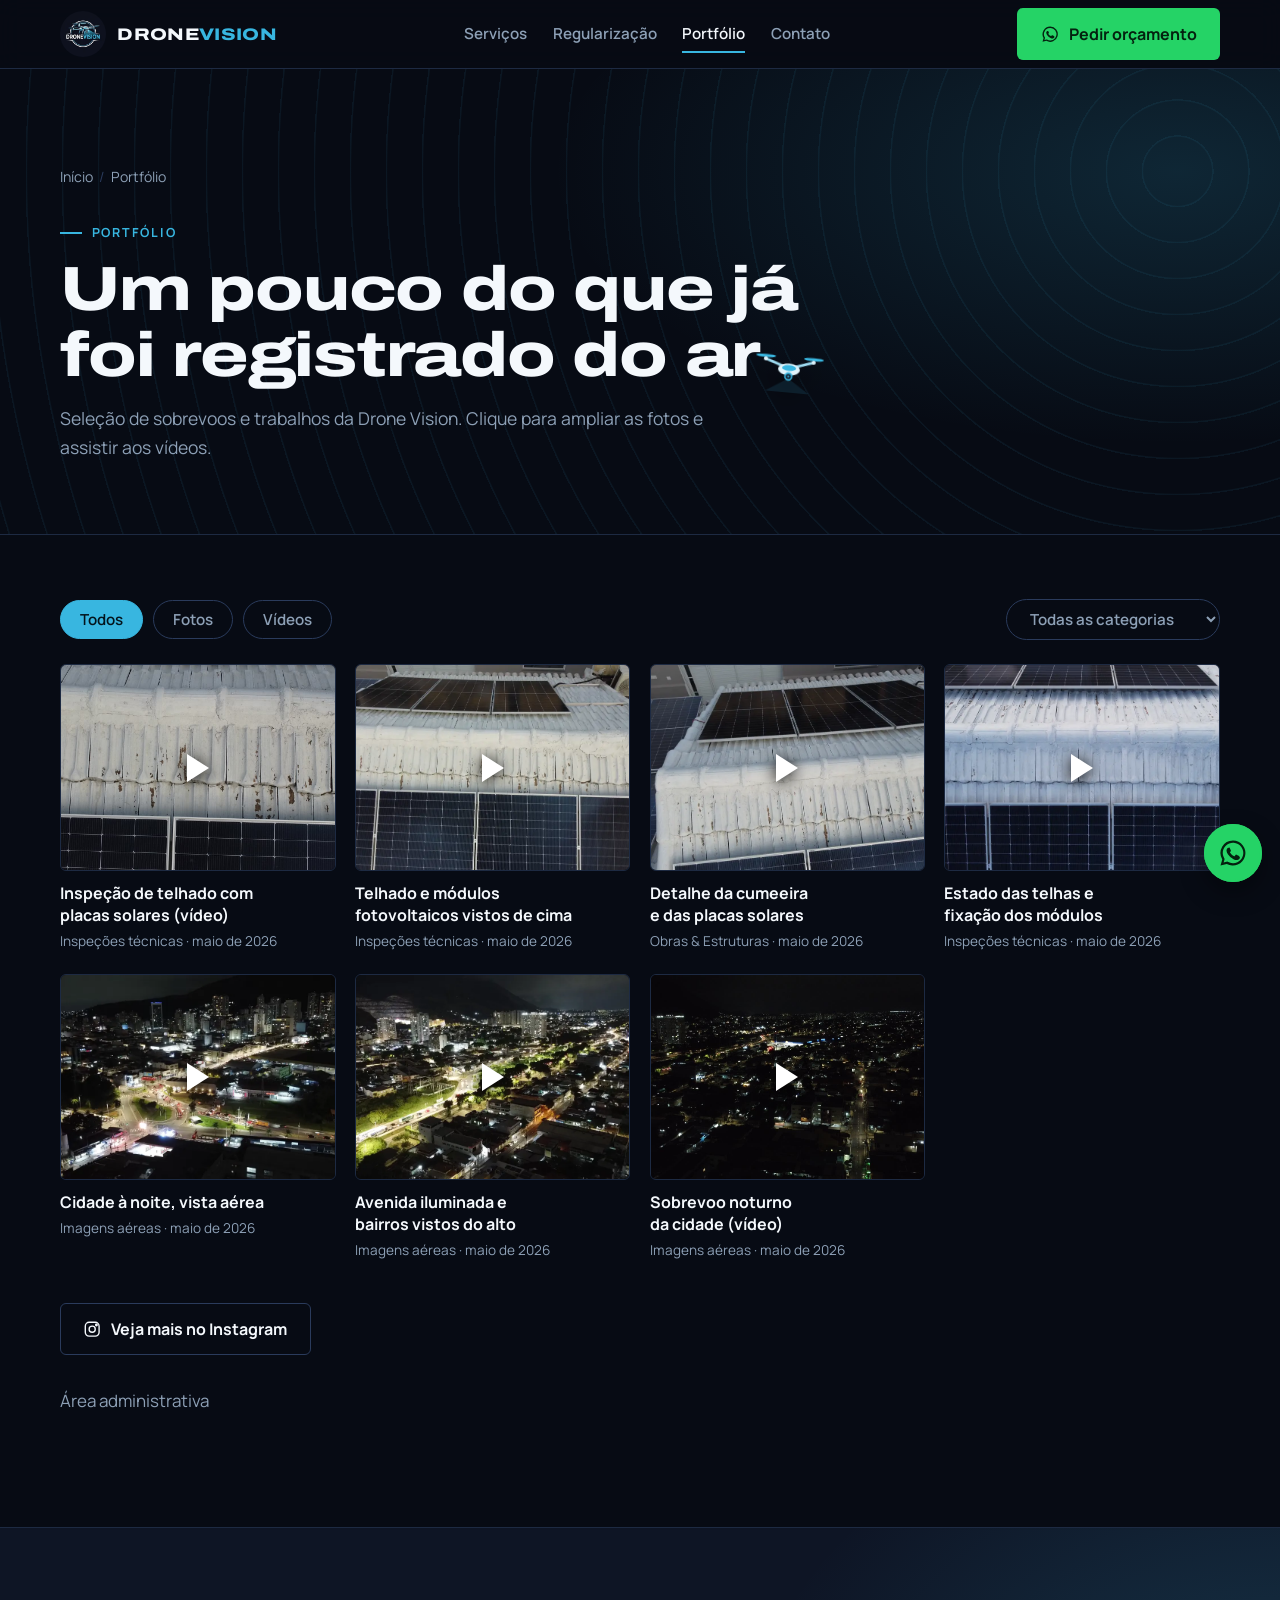
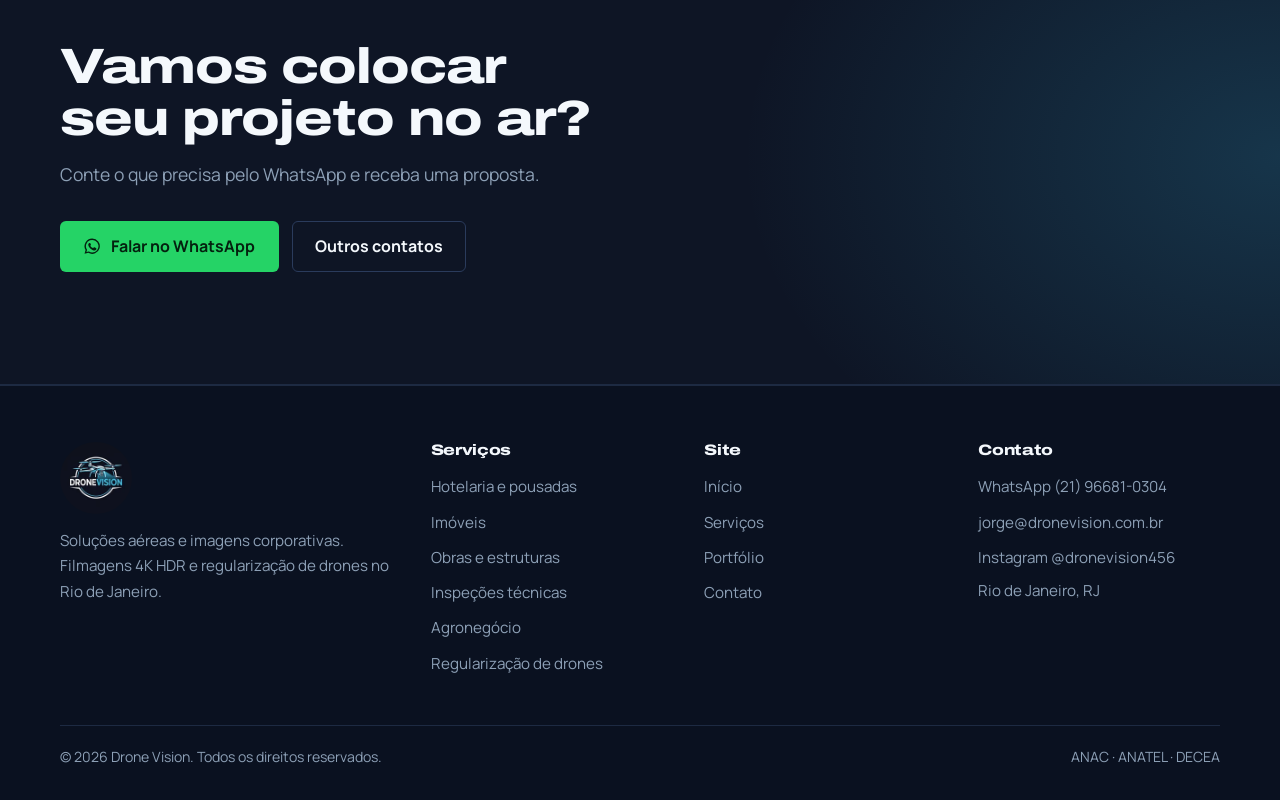
==== portfolio/index.html @ 294349a0 "Site multipágina com SEO, animações e mídias otimizadas Co-Authored-By: Claude Opus 5.5 <noreply@ant" ====
<!DOCTYPE html>
<html lang="pt-BR">
<head>
<meta charset="utf-8">
<meta name="viewport" content="width=device-width, initial-scale=1">
<title>Portfólio de fotos e vídeos aéreos com drone | Drone Vision</title>
<meta name="description" content="Veja fotos e vídeos aéreos feitos pela Drone Vision no Rio de Janeiro: inspeções de telhados e placas solares, sobrevoos urbanos noturnos e mais.">
<meta name="robots" content="index,follow,max-image-preview:large">
<link rel="canonical" href="https://dronevision.com.br/portfolio/">
<meta name="theme-color" content="#070B14">
<meta property="og:type" content="website">
<meta property="og:locale" content="pt_BR">
<meta property="og:site_name" content="Drone Vision">
<meta property="og:title" content="Portfólio de fotos e vídeos aéreos com drone | Drone Vision">
<meta property="og:description" content="Veja fotos e vídeos aéreos feitos pela Drone Vision no Rio de Janeiro: inspeções de telhados e placas solares, sobrevoos urbanos noturnos e mais.">
<meta property="og:url" content="https://dronevision.com.br/portfolio/">
<meta property="og:image" content="https://dronevision.com.br/assets/img/og-dronevision.jpg">
<meta property="og:image:width" content="1200"><meta property="og:image:height" content="630">
<meta name="twitter:card" content="summary_large_image">
<link rel="icon" href="/favicon.png" type="image/png">
<link rel="apple-touch-icon" href="/apple-touch-icon.png">
<link rel="preconnect" href="https://fonts.googleapis.com"><link rel="preconnect" href="https://fonts.gstatic.com" crossorigin>
<link href="https://fonts.googleapis.com/css2?family=Archivo:wdth,wght@125,700..900&family=Manrope:wght@400;600;700&display=swap" rel="stylesheet">

<link rel="stylesheet" href="/assets/css/site.css">
<script type="application/ld+json">{"@context": "https://schema.org", "@graph": [{"@type": "ProfessionalService", "@id": "https://dronevision.com.br/#empresa", "name": "Drone Vision", "description": "Imagens e filmagens aéreas 4K HDR com drone e assessoria em regularização de drones e pilotos (ANAC, ANATEL e DECEA).", "url": "https://dronevision.com.br/", "logo": "https://dronevision.com.br/assets/img/logo-512.png", "image": "https://dronevision.com.br/assets/img/cidade-noite-aerea-01-1920.jpg", "telephone": "+55 21 96681-0304", "email": "jorge@dronevision.com.br", "address": {"@type": "PostalAddress", "addressLocality": "Rio de Janeiro", "addressRegion": "RJ", "addressCountry": "BR"}, "areaServed": {"@type": "State", "name": "Rio de Janeiro"}, "sameAs": ["https://www.instagram.com/dronevision456/"]}, {"@type": "BreadcrumbList", "itemListElement": [{"@type": "ListItem", "position": 1, "name": "Início", "item": "https://dronevision.com.br/"}, {"@type": "ListItem", "position": 2, "name": "Portfólio", "item": "https://dronevision.com.br/portfolio/"}]}, {"@type": "CollectionPage", "name": "Portfólio Drone Vision", "url": "https://dronevision.com.br/portfolio/", "hasPart": [{"@type": "VideoObject", "name": "Inspeção de telhado com placas solares (vídeo)", "contentUrl": "https://dronevision.com.br/assets/video/inspecao-telhado-solar.mp4", "thumbnailUrl": "https://dronevision.com.br/assets/video/inspecao-telhado-solar-poster.jpg", "uploadDate": "2026-05-28", "description": "Inspeção de telhado com placas solares (vídeo)"}, {"@type": "ImageObject", "name": "Telhado e módulos fotovoltaicos vistos de cima", "contentUrl": "https://dronevision.com.br/assets/img/inspecao-telhado-solar-01-1920.webp", "thumbnailUrl": "https://dronevision.com.br/assets/img/inspecao-telhado-solar-01-960.webp", "datePublished": "2026-05-28"}, {"@type": "ImageObject", "name": "Detalhe da cumeeira e das placas solares", "contentUrl": "https://dronevision.com.br/assets/img/inspecao-telhado-solar-02-1920.webp", "thumbnailUrl": "https://dronevision.com.br/assets/img/inspecao-telhado-solar-02-960.webp", "datePublished": "2026-05-28"}, {"@type": "ImageObject", "name": "Estado das telhas e fixação dos módulos", "contentUrl": "https://dronevision.com.br/assets/img/inspecao-telhado-solar-03-1920.webp", "thumbnailUrl": "https://dronevision.com.br/assets/img/inspecao-telhado-solar-03-960.webp", "datePublished": "2026-05-28"}, {"@type": "ImageObject", "name": "Cidade à noite, vista aérea", "contentUrl": "https://dronevision.com.br/assets/img/cidade-noite-aerea-01-1920.webp", "thumbnailUrl": "https://dronevision.com.br/assets/img/cidade-noite-aerea-01-960.webp", "datePublished": "2026-05-25"}, {"@type": "ImageObject", "name": "Avenida iluminada e bairros vistos do alto", "contentUrl": "https://dronevision.com.br/assets/img/cidade-noite-aerea-02-1920.webp", "thumbnailUrl": "https://dronevision.com.br/assets/img/cidade-noite-aerea-02-960.webp", "datePublished": "2026-05-25"}, {"@type": "VideoObject", "name": "Sobrevoo noturno da cidade (vídeo)", "contentUrl": "https://dronevision.com.br/assets/video/cidade-noite-aerea.mp4", "thumbnailUrl": "https://dronevision.com.br/assets/video/cidade-noite-aerea-poster.jpg", "uploadDate": "2026-05-25", "description": "Sobrevoo noturno da cidade (vídeo)"}]}]}</script>
</head>
<body>
<a class="skip" href="#conteudo">Pular para o conteúdo</a>
<header class="site-head"><div class="wrap">
  <a class="brand" href="/" aria-label="Drone Vision, página inicial"><img src="/assets/img/logo-160.webp" width="46" height="46" alt=""><span>DRONE<b>VISION</b></span></a>
  <nav class="nav" id="nav" aria-label="Principal"><a href="/servicos/">Serviços</a><a href="/regularizacao-de-drones/">Regularização</a><a href="/portfolio/" aria-current=page>Portfólio</a><a href="/contato/">Contato</a><a class="btn btn-wa" href="https://wa.me/5521966810304?text=Ol%C3%A1%21%20Quero%20um%20or%C3%A7amento." target="_blank" rel="noopener"><svg viewBox="0 0 24 24" fill="currentColor" aria-hidden="true"><path d="M12 2a10 10 0 0 0-8.6 15.1L2 22l5-1.3A10 10 0 1 0 12 2Zm0 18.2a8.2 8.2 0 0 1-4.2-1.2l-.3-.2-3 .8.8-2.9-.2-.3A8.2 8.2 0 1 1 12 20.2Zm4.5-6.1c-.2-.1-1.5-.7-1.7-.8-.2-.1-.4-.1-.6.1l-.8 1c-.1.2-.3.2-.5.1a6.7 6.7 0 0 1-3.3-2.9c-.3-.4.3-.4.7-1.3.1-.2 0-.3 0-.4l-.8-1.8c-.2-.5-.4-.4-.6-.4h-.5a1 1 0 0 0-.7.3 3 3 0 0 0-.9 2.2 5.2 5.2 0 0 0 1.1 2.7 11.8 11.8 0 0 0 4.5 4c1.7.7 2.3.8 3.2.6.5-.1 1.5-.6 1.7-1.2.2-.6.2-1.1.2-1.2-.1-.1-.3-.2-.5-.3Z"/></svg>Pedir orçamento</a></nav>
  <a class="btn btn-wa head-cta" href="https://wa.me/5521966810304?text=Ol%C3%A1%21%20Quero%20um%20or%C3%A7amento." target="_blank" rel="noopener"><svg viewBox="0 0 24 24" fill="currentColor" aria-hidden="true"><path d="M12 2a10 10 0 0 0-8.6 15.1L2 22l5-1.3A10 10 0 1 0 12 2Zm0 18.2a8.2 8.2 0 0 1-4.2-1.2l-.3-.2-3 .8.8-2.9-.2-.3A8.2 8.2 0 1 1 12 20.2Zm4.5-6.1c-.2-.1-1.5-.7-1.7-.8-.2-.1-.4-.1-.6.1l-.8 1c-.1.2-.3.2-.5.1a6.7 6.7 0 0 1-3.3-2.9c-.3-.4.3-.4.7-1.3.1-.2 0-.3 0-.4l-.8-1.8c-.2-.5-.4-.4-.6-.4h-.5a1 1 0 0 0-.7.3 3 3 0 0 0-.9 2.2 5.2 5.2 0 0 0 1.1 2.7 11.8 11.8 0 0 0 4.5 4c1.7.7 2.3.8 3.2.6.5-.1 1.5-.6 1.7-1.2.2-.6.2-1.1.2-1.2-.1-.1-.3-.2-.5-.3Z"/></svg>Pedir orçamento</a>
  <button class="menu-btn" type="button" aria-label="Abrir menu" aria-controls="nav" aria-expanded="false"><i></i><i></i><i></i></button>
</div></header>
<main id="conteudo">
<section class="page-hero"><div class="wrap">
  <nav aria-label="Trilha"><ol class="crumbs"><li><a href="/">Início</a></li><li aria-current="page">Portfólio</li></ol></nav>
  <span class="eyebrow rv">Portfólio</span>
  <h1 class="rv">Um pouco do que já foi registrado do ar</h1>
  <p class="lead rv">Seleção de sobrevoos e trabalhos da Drone Vision. Clique para ampliar as fotos e assistir aos vídeos.</p>
</div></section>
<section style="padding-top:2rem"><div class="wrap">
  <div class="bar">
    <span role="group" aria-label="Tipo" style="display:contents"><button type="button" data-f="all" aria-pressed="true">Todos</button><button type="button" data-f="image" aria-pressed="false">Fotos</button><button type="button" data-f="video" aria-pressed="false">Vídeos</button></span>
    <select id="catf" aria-label="Filtrar por categoria"><option value="">Todas as categorias</option></select>
  </div>
  <div class="grid" id="grid" aria-live="polite"><figure class="item"><div class="ph"><img src="/assets/video/inspecao-telhado-solar-poster.jpg" width="960" height="540" alt="Inspeção de telhado com placas solares (vídeo)" loading="lazy" decoding="async"><span class="pl"></span></div><h3>Inspeção de telhado com placas solares (vídeo)</h3><small>Inspeções técnicas · maio de 2026</small></figure><figure class="item"><div class="ph"><img src="/assets/img/inspecao-telhado-solar-01-960.webp" width="960" height="540" alt="Telhado e módulos fotovoltaicos vistos de cima" loading="lazy" decoding="async"></div><h3>Telhado e módulos fotovoltaicos vistos de cima</h3><small>Inspeções técnicas · maio de 2026</small></figure><figure class="item"><div class="ph"><img src="/assets/img/inspecao-telhado-solar-02-960.webp" width="960" height="540" alt="Detalhe da cumeeira e das placas solares" loading="lazy" decoding="async"></div><h3>Detalhe da cumeeira e das placas solares</h3><small>Obras &amp; Estruturas · maio de 2026</small></figure><figure class="item"><div class="ph"><img src="/assets/img/inspecao-telhado-solar-03-960.webp" width="960" height="540" alt="Estado das telhas e fixação dos módulos" loading="lazy" decoding="async"></div><h3>Estado das telhas e fixação dos módulos</h3><small>Inspeções técnicas · maio de 2026</small></figure><figure class="item"><div class="ph"><img src="/assets/img/cidade-noite-aerea-01-960.webp" width="960" height="540" alt="Cidade à noite, vista aérea" loading="lazy" decoding="async"></div><h3>Cidade à noite, vista aérea</h3><small>Imagens aéreas · maio de 2026</small></figure><figure class="item"><div class="ph"><img src="/assets/img/cidade-noite-aerea-02-960.webp" width="960" height="540" alt="Avenida iluminada e bairros vistos do alto" loading="lazy" decoding="async"></div><h3>Avenida iluminada e bairros vistos do alto</h3><small>Imagens aéreas · maio de 2026</small></figure><figure class="item"><div class="ph"><img src="/assets/video/cidade-noite-aerea-poster.jpg" width="960" height="540" alt="Sobrevoo noturno da cidade (vídeo)" loading="lazy" decoding="async"><span class="pl"></span></div><h3>Sobrevoo noturno da cidade (vídeo)</h3><small>Imagens aéreas · maio de 2026</small></figure></div>
  <div class="cta" style="margin-top:2.5rem"><a class="btn btn-ghost" href="https://www.instagram.com/dronevision456/" target="_blank" rel="noopener"><svg viewBox="0 0 24 24" fill="none" stroke="currentColor" stroke-width="1.8" aria-hidden="true"><rect x="3" y="3" width="18" height="18" rx="5"/><circle cx="12" cy="12" r="4"/><circle cx="17.5" cy="6.5" r="1" fill="currentColor"/></svg>Veja mais no Instagram</a></div>
  <p class="copy" style="border:0;margin-top:2rem;padding:0"><button type="button" class="note" data-admin style="background:none;border:0;cursor:pointer;padding:0">Área administrativa</button></p>
</div></section>
<dialog id="lb" aria-label="Visualização da mídia"><button class="btn btn-ghost sm x" id="lbx" type="button">Fechar</button><div id="lbc"></div><p id="lbt"></p></dialog>
<aside id="panel" aria-label="Painel administrativo" aria-hidden="true">
  <div class="ph-head"><h2>Painel Drone Vision</h2><button class="btn btn-ghost sm" id="pc" type="button">Fechar</button></div>
  <form id="lock"><label>Senha do painel<input type="password" id="pw" autocomplete="current-password" required></label><button class="btn btn-cy" type="submit">Entrar</button><p class="note" id="lmsg"></p></form>
  <div id="app">
    <h3>1. Enviar mídia</h3>
    <div class="two"><label>Cloud name<input id="cn" autocomplete="off"></label><label>Upload preset (unsigned)<input id="up" autocomplete="off"></label></div>
    <div class="two"><label>Título do próximo envio<input id="tt" placeholder="ex.: Pousada em Penedo"></label><label>Categoria<select id="tc"></select></label></div>
    <button class="btn btn-cy" id="send" type="button">Enviar fotos e vídeos</button>
    <p id="msg" role="status"></p>
    <label style="margin-top:1.2rem">Ou adicionar por link do Cloudinary<input id="lk" placeholder="https://res.cloudinary.com/.../upload/..."></label><button class="btn btn-ghost sm" id="addlk" type="button">Adicionar link</button>
    <h3>2. Gerenciar itens</h3>
    <div id="list"></div>
    <h3>3. Publicar para todos</h3>
    <p class="note" style="margin-bottom:.8rem">A lista editada fica só neste navegador. Exporte o <b>portfolio.json</b> e suba para a raiz do repositório para o público ver.</p>
    <div class="cta"><button class="btn btn-cy sm" id="exp" type="button">Exportar portfolio.json</button><label class="btn btn-ghost sm" style="margin:0;cursor:pointer">Importar JSON<input id="imp" type="file" accept=".json" hidden></label><button class="btn btn-ghost sm" id="reset" type="button">Descartar rascunho local</button></div>
  </div>
</aside>
<script src="https://upload-widget.cloudinary.com/global/all.js" async></script>
<section class="band"><div class="wrap">
  <div class="rv"><h2>Vamos colocar seu projeto no ar?</h2><p class="lead">Conte o que precisa pelo WhatsApp e receba uma proposta.</p></div>
  <div class="cta rv" style="--d:1"><a class="btn btn-wa" href="https://wa.me/5521966810304?text=Ol%C3%A1%21%20Quero%20um%20or%C3%A7amento." target="_blank" rel="noopener"><svg viewBox="0 0 24 24" fill="currentColor" aria-hidden="true"><path d="M12 2a10 10 0 0 0-8.6 15.1L2 22l5-1.3A10 10 0 1 0 12 2Zm0 18.2a8.2 8.2 0 0 1-4.2-1.2l-.3-.2-3 .8.8-2.9-.2-.3A8.2 8.2 0 1 1 12 20.2Zm4.5-6.1c-.2-.1-1.5-.7-1.7-.8-.2-.1-.4-.1-.6.1l-.8 1c-.1.2-.3.2-.5.1a6.7 6.7 0 0 1-3.3-2.9c-.3-.4.3-.4.7-1.3.1-.2 0-.3 0-.4l-.8-1.8c-.2-.5-.4-.4-.6-.4h-.5a1 1 0 0 0-.7.3 3 3 0 0 0-.9 2.2 5.2 5.2 0 0 0 1.1 2.7 11.8 11.8 0 0 0 4.5 4c1.7.7 2.3.8 3.2.6.5-.1 1.5-.6 1.7-1.2.2-.6.2-1.1.2-1.2-.1-.1-.3-.2-.5-.3Z"/></svg>Falar no WhatsApp</a><a class="btn btn-ghost" href="/contato/">Outros contatos</a></div>
</div></section>
</main>
<footer class="site-foot"><div class="wrap">
  <div><img src="/assets/img/logo-160.webp" width="72" height="72" alt="Drone Vision" loading="lazy"><p>Soluções aéreas e imagens corporativas. Filmagens 4K HDR e regularização de drones no Rio de Janeiro.</p></div>
  <div><h2>Serviços</h2><ul><li><a href="/servicos/hotelaria-e-pousadas/">Hotelaria e pousadas</a></li><li><a href="/servicos/imoveis/">Imóveis</a></li><li><a href="/servicos/obras-e-estruturas/">Obras e estruturas</a></li><li><a href="/servicos/inspecoes-tecnicas/">Inspeções técnicas</a></li><li><a href="/servicos/agronegocio/">Agronegócio</a></li><li><a href="/regularizacao-de-drones/">Regularização de drones</a></li></ul></div>
  <div><h2>Site</h2><ul><li><a href="/">Início</a></li><li><a href="/servicos/">Serviços</a></li><li><a href="/portfolio/">Portfólio</a></li><li><a href="/contato/">Contato</a></li></ul></div>
  <div><h2>Contato</h2><ul><li><a href="https://wa.me/5521966810304" target="_blank" rel="noopener">WhatsApp (21) 96681-0304</a></li><li><a href="mailto:jorge@dronevision.com.br">jorge@dronevision.com.br</a></li><li><a href="https://www.instagram.com/dronevision456/" target="_blank" rel="noopener">Instagram @dronevision456</a></li><li><p>Rio de Janeiro, RJ</p></li></ul></div>
  <div class="copy"><p>© <span data-year>2026</span> Drone Vision. Todos os direitos reservados.</p><p>ANAC · ANATEL · DECEA</p></div>
</div></footer>
<a class="wa-float" href="https://wa.me/5521966810304?text=Ol%C3%A1%21%20Quero%20um%20or%C3%A7amento." target="_blank" rel="noopener" aria-label="Conversar no WhatsApp"><svg viewBox="0 0 24 24" fill="currentColor" aria-hidden="true"><path d="M12 2a10 10 0 0 0-8.6 15.1L2 22l5-1.3A10 10 0 1 0 12 2Zm0 18.2a8.2 8.2 0 0 1-4.2-1.2l-.3-.2-3 .8.8-2.9-.2-.3A8.2 8.2 0 1 1 12 20.2Zm4.5-6.1c-.2-.1-1.5-.7-1.7-.8-.2-.1-.4-.1-.6.1l-.8 1c-.1.2-.3.2-.5.1a6.7 6.7 0 0 1-3.3-2.9c-.3-.4.3-.4.7-1.3.1-.2 0-.3 0-.4l-.8-1.8c-.2-.5-.4-.4-.6-.4h-.5a1 1 0 0 0-.7.3 3 3 0 0 0-.9 2.2 5.2 5.2 0 0 0 1.1 2.7 11.8 11.8 0 0 0 4.5 4c1.7.7 2.3.8 3.2.6.5-.1 1.5-.6 1.7-1.2.2-.6.2-1.1.2-1.2-.1-.1-.3-.2-.5-.3Z"/></svg></a>
<svg id="mini" viewBox="0 0 72 44" aria-hidden="true">
  <path d="M36 30 L58 44 L14 44Z" fill="#38B6E0" opacity=".12"/>
  <g stroke="#9fdcf2" stroke-width="2.4" stroke-linecap="round"><path d="M36 20 L12 12M36 20 L60 12"/></g>
  <ellipse cx="36" cy="21" rx="11" ry="6" fill="#dff3fb"/><ellipse cx="36" cy="19.5" rx="7" ry="3" fill="#38B6E0"/>
  <circle cx="36" cy="28" r="3.4" fill="#0E1525" stroke="#38B6E0" stroke-width="1.6"/><circle cx="36" cy="28" r="1" fill="#38B6E0"/>
  <g fill="#38B6E0"><ellipse class="rot" cx="12" cy="9" rx="10" ry="1.6"/><ellipse class="rot" cx="60" cy="9" rx="10" ry="1.6"/></g>
  <circle cx="12" cy="12" r="2" fill="#dff3fb"/><circle cx="60" cy="12" r="2" fill="#dff3fb"/>
</svg>
<script src="/assets/js/site.js" defer></script><script src="/assets/js/portfolio.js" defer></script>
</body>
</html>
---- assets/css/site.css ----
/* Drone Vision — estilos do site */
:root{
  --ink:#070B14;--ink-2:#0A1120;--panel:#0E1525;--line:#1D2A42;--line-2:#2A3B5C;
  --cyan:#38B6E0;--cyan-soft:rgba(56,182,224,.14);--white:#F4F8FC;--soft:#C3D0DE;--mute:#8DA0B6;
  --wa:#25D366;--rec:#FF4D4D;
  --head:68px;--r:8px;
  --ease:cubic-bezier(.2,.7,.2,1);
}
*{box-sizing:border-box;margin:0}
html{scroll-behavior:smooth;scroll-padding-top:calc(var(--head) + 8px);-webkit-text-size-adjust:100%}
body{background:var(--ink);color:var(--white);font:400 1.0625rem/1.65 Manrope,system-ui,sans-serif;overflow-x:hidden;min-height:100vh;display:flex;flex-direction:column}
main{flex:1}
img,video,svg{max-width:100%;display:block}
a{color:inherit}
:focus-visible{outline:2px solid var(--cyan);outline-offset:3px}
.skip{position:absolute;left:-999px;top:0;z-index:99;background:var(--cyan);color:#04141c;padding:.6rem 1rem;font-weight:700}
.skip:focus{left:1rem;top:1rem}
h1,h2,h3{font-family:Archivo,sans-serif;font-stretch:125%;font-weight:800;line-height:1.05;letter-spacing:-.02em;text-wrap:balance}
h1{font-size:clamp(2.3rem,6vw,4.6rem)}
h2{font-size:clamp(1.9rem,4.5vw,3.1rem);max-width:22ch}
h3{font-size:1.3rem}
p{text-wrap:pretty}
.wrap{width:min(1160px,100% - 2.5rem);margin-inline:auto}
section{padding:clamp(4rem,9vw,7rem) 0}
.eyebrow{display:inline-flex;align-items:center;gap:.6rem;font:700 .78rem Manrope,sans-serif;letter-spacing:.14em;text-transform:uppercase;color:var(--cyan);margin-bottom:1rem}
.eyebrow::before{content:"";width:22px;height:2px;background:var(--cyan)}
.lead{color:var(--mute);max-width:60ch;margin-top:1rem;font-size:1.1rem}
.soft{color:var(--soft)}
.alt{background:var(--panel);border-block:1px solid var(--line)}

/* botões */
.btn{display:inline-flex;align-items:center;gap:.6rem;padding:.85rem 1.4rem;border-radius:6px;font:700 1rem Manrope,sans-serif;text-decoration:none;border:1px solid transparent;cursor:pointer;transition:transform .2s var(--ease),border-color .2s,background .2s;white-space:nowrap}
.btn:hover{transform:translateY(-2px)}
.btn svg{width:1.15em;height:1.15em;flex:none}
.btn-wa{background:var(--wa);color:#04210f}
.btn-cy{background:var(--cyan);color:#04141c}
.btn-ghost{border-color:var(--line-2);color:var(--white);background:transparent}.btn-ghost:hover{border-color:var(--cyan)}
.sm{padding:.5rem .9rem;font-size:.88rem}
.cta{display:flex;flex-wrap:wrap;gap:.8rem}
.link{color:var(--cyan);font-weight:700;text-decoration:none;display:inline-flex;align-items:center;gap:.4rem}
.link::after{content:"→";transition:transform .2s var(--ease)}
.link:hover::after{transform:translateX(4px)}

/* cabeçalho */
.site-head{position:sticky;top:0;z-index:30;background:rgba(7,11,20,.86);backdrop-filter:blur(12px);-webkit-backdrop-filter:blur(12px);border-bottom:1px solid var(--line);transition:background .3s}
.site-head .wrap{display:flex;align-items:center;justify-content:space-between;height:var(--head);gap:1rem}
.brand{display:flex;align-items:center;gap:.7rem;text-decoration:none}
.brand img{height:46px;width:46px;border-radius:50%}
.brand span{font:800 1.05rem Archivo,sans-serif;font-stretch:125%;letter-spacing:.02em}
.brand span b{color:var(--cyan);font-weight:800}
.nav{display:flex;align-items:center;gap:1.6rem}
.nav a{text-decoration:none;color:var(--mute);font-weight:600;font-size:.95rem;position:relative;padding:.3rem 0}
.nav a::after{content:"";position:absolute;left:0;right:0;bottom:-2px;height:2px;background:var(--cyan);transform:scaleX(0);transform-origin:left;transition:transform .25s var(--ease)}
.nav a:hover,.nav a[aria-current=page]{color:var(--white)}
.nav a:hover::after,.nav a[aria-current=page]::after{transform:scaleX(1)}
.menu-btn{display:none;background:none;border:1px solid var(--line-2);border-radius:6px;width:44px;height:44px;cursor:pointer;position:relative}
.menu-btn i{position:absolute;left:11px;right:11px;height:2px;background:var(--white);transition:transform .25s var(--ease),opacity .2s}
.menu-btn i:nth-child(1){top:14px}.menu-btn i:nth-child(2){top:21px}.menu-btn i:nth-child(3){top:28px}
.menu-btn[aria-expanded=true] i:nth-child(1){transform:translateY(7px) rotate(45deg)}
.menu-btn[aria-expanded=true] i:nth-child(2){opacity:0}
.menu-btn[aria-expanded=true] i:nth-child(3){transform:translateY(-7px) rotate(-45deg)}
@media(max-width:900px){
  .brand span{display:none}
  .menu-btn{display:block}
  .head-cta{display:none}
  .nav{position:fixed;top:var(--head);left:0;right:0;flex-direction:column;align-items:stretch;gap:0;background:var(--ink-2);border-bottom:1px solid var(--line);padding:.5rem 1.25rem 1.25rem;transform:translateY(-120%);transition:transform .35s var(--ease);z-index:-1}
  .nav.open{transform:none}
  .nav a{padding:1rem 0;border-bottom:1px solid var(--line);font-size:1.05rem}
  .nav a::after{display:none}
  .nav .btn{margin-top:1rem;justify-content:center;border-bottom:0}
}
@media(min-width:901px){.nav .btn{display:none}}

/* hero da home */
.hero{position:relative;min-height:calc(100svh - var(--head));display:grid;align-items:center;padding:5rem 0 6rem;isolation:isolate;overflow:hidden}
.hero-bg{position:absolute;inset:0;z-index:-2;overflow:hidden}
.hero-bg img{width:100%;height:100%;object-fit:cover;transform-origin:65% 40%;animation:kenburns 26s ease-in-out infinite alternate}
.hero::before{content:"";position:absolute;inset:0;z-index:-1;background:linear-gradient(90deg,rgba(7,11,20,.94) 0,rgba(7,11,20,.72) 45%,rgba(7,11,20,.25) 100%),linear-gradient(0deg,var(--ink) 0,transparent 30%)}
@keyframes kenburns{from{transform:scale(1.04) translate(0,0)}to{transform:scale(1.16) translate(-2%,-1.5%)}}
.hero p.sub{font-size:1.2rem;color:var(--soft);max-width:48ch;margin:1.4rem 0 2rem}
.hero h1 .hl{color:var(--cyan)}
/* HUD do visor */
.hud{position:absolute;inset:clamp(14px,2.5vw,28px);pointer-events:none;z-index:0}
.hud i{position:absolute;width:34px;height:34px;border:2px solid var(--cyan);opacity:.85}
.hud .a{top:0;left:0;border-right:0;border-bottom:0}.hud .b{top:0;right:0;border-left:0;border-bottom:0}
.hud .c{bottom:0;left:0;border-right:0;border-top:0}.hud .d{bottom:0;right:0;border-left:0;border-top:0}
.hud small{position:absolute;font:600 .74rem/1 Manrope,sans-serif;color:var(--cyan);letter-spacing:.08em;background:rgba(7,11,20,.6);padding:.35rem .55rem;border-radius:3px;white-space:nowrap}
.hud .rec{top:10px;left:48px}
.rec::before{content:"";display:inline-block;width:8px;height:8px;border-radius:50%;background:var(--rec);margin-right:.45rem;vertical-align:1px;animation:blink 1.2s steps(2) infinite}
.hud .alt{bottom:10px;right:48px}
.hud .clk{top:10px;right:48px}
.hud .bat{bottom:10px;left:48px}
.hud .cross{position:absolute;left:72%;top:46%;width:64px;height:64px;transform:translate(-50%,-50%);opacity:.55}
.hud .cross::before,.hud .cross::after{content:"";position:absolute;background:var(--cyan)}
.hud .cross::before{left:50%;top:0;bottom:0;width:1px}.hud .cross::after{top:50%;left:0;right:0;height:1px}
.hud .scan{position:absolute;left:0;right:0;height:2px;background:linear-gradient(90deg,transparent,rgba(56,182,224,.5),transparent);animation:scan 6s linear infinite;top:0}
@keyframes scan{from{top:0}to{top:100%}}
@keyframes blink{50%{opacity:.15}}
@media(max-width:640px){.hud .cross,.hud .clk,.hud .bat{display:none}.hud .alt{bottom:auto;top:10px;right:48px}.hero .eyebrow{margin-top:1.5rem}.hero::before{background:linear-gradient(180deg,rgba(7,11,20,.55),rgba(7,11,20,.9) 60%,var(--ink))}}
.scroll-cue{position:absolute;bottom:1.6rem;left:50%;translate:-50% 0;width:24px;height:38px;border:2px solid var(--line-2);border-radius:14px}
.scroll-cue::after{content:"";position:absolute;left:50%;top:7px;width:4px;height:8px;margin-left:-2px;border-radius:2px;background:var(--cyan);animation:cue 1.8s var(--ease) infinite}
@keyframes cue{0%{opacity:0;transform:translateY(0)}30%{opacity:1}100%{opacity:0;transform:translateY(12px)}}

/* topo das páginas internas */
.page-hero{position:relative;padding:clamp(3.5rem,8vw,6rem) 0 clamp(3rem,6vw,4.5rem);isolation:isolate;overflow:hidden;border-bottom:1px solid var(--line)}
.page-hero::before{content:"";position:absolute;inset:-20%;z-index:-1;background:repeating-radial-gradient(circle at 80% 30%,transparent 0 34px,rgba(56,182,224,.07) 35px 36px),radial-gradient(50% 60% at 80% 30%,rgba(56,182,224,.16),transparent 70%);animation:radar 18s linear infinite}
@keyframes radar{to{transform:rotate(360deg)}}
.page-hero.has-img{min-height:min(70vh,620px);display:grid;align-items:end}
.page-hero.has-img::before{inset:0;animation:none;background:linear-gradient(90deg,rgba(7,11,20,.95),rgba(7,11,20,.6) 60%,rgba(7,11,20,.3)),linear-gradient(0deg,var(--ink),transparent 45%)}
.page-hero .ph-img{position:absolute;inset:0;z-index:-2}
.page-hero .ph-img img{width:100%;height:100%;object-fit:cover;animation:kenburns 30s ease-in-out infinite alternate}
.crumbs{display:flex;flex-wrap:wrap;gap:.4rem;list-style:none;padding:0;margin-bottom:1.6rem;font-size:.88rem;color:var(--mute)}
.crumbs li+li::before{content:"/";margin-right:.4rem;color:var(--line-2)}
.crumbs a{text-decoration:none}.crumbs a:hover{color:var(--white)}
.page-hero h1{font-size:clamp(2.1rem,5.2vw,3.9rem);max-width:20ch}

/* faixa de números */
.stats{border-block:1px solid var(--line);background:var(--panel);padding:2.2rem 0}
.stats ul{list-style:none;padding:0;display:grid;grid-template-columns:repeat(auto-fit,minmax(200px,1fr));gap:1.5rem}
.stats b{display:block;font:800 2.1rem Archivo,sans-serif;font-stretch:125%;color:var(--cyan)}
.stats span{color:var(--mute);font-size:.95rem}

/* cartões de serviço */
.cards{display:grid;grid-template-columns:repeat(auto-fit,minmax(min(100%,300px),1fr));gap:1.1rem;margin-top:2.5rem;padding:0;list-style:none}
.card{position:relative;display:flex;flex-direction:column;gap:.8rem;padding:1.8rem;border:1px solid var(--line);border-radius:var(--r);background:var(--panel);text-decoration:none;overflow:hidden;isolation:isolate;transition:border-color .3s,transform .3s var(--ease)}
.card::before{content:"";position:absolute;inset:0;z-index:-1;background:radial-gradient(400px circle at var(--mx,50%) var(--my,0%),var(--cyan-soft),transparent 60%);opacity:0;transition:opacity .3s}
.card:hover{border-color:var(--line-2);transform:translateY(-4px)}
.card:hover::before{opacity:1}
.card .ic{width:48px;height:48px;color:var(--cyan)}
.card p{color:var(--soft);font-size:.98rem;flex:1}
.card .link{margin-top:.4rem}

/* mosaico de fotos */
.strip{display:grid;grid-template-columns:2fr 1fr 1fr;grid-template-rows:repeat(2,minmax(160px,22vw));gap:.8rem;margin-top:2.5rem}
.strip figure{position:relative;overflow:hidden;border-radius:6px;border:1px solid var(--line);background:var(--panel)}
.strip figure:first-child{grid-row:span 2}
.strip img,.strip video{width:100%;height:100%;object-fit:cover;transition:transform .8s var(--ease)}
.strip figure:hover img{transform:scale(1.05)}
.strip figcaption{position:absolute;left:.7rem;bottom:.7rem;font:600 .78rem Manrope,system-ui,sans-serif;background:rgba(7,11,20,.75);padding:.3rem .6rem;border-radius:3px;color:var(--soft)}
.strip.three{grid-template-columns:repeat(3,1fr);grid-template-rows:auto}.strip.three figure{grid-row:auto;aspect-ratio:4/3}
@media(max-width:760px){.strip{grid-template-columns:1fr 1fr;grid-template-rows:auto}.strip figure{aspect-ratio:4/3}.strip figure:first-child{grid-column:span 2;grid-row:auto;aspect-ratio:16/9}}

/* rota de voo (como trabalhamos) */
.flight{position:relative;margin-top:3rem}
.flight svg.route{position:absolute;left:0;right:0;top:34px;width:100%;height:60px;overflow:visible;pointer-events:none}
.flight svg.route path{fill:none;stroke:var(--cyan);stroke-width:2;stroke-dasharray:6 8;opacity:.6}
.flight svg.route .trail{stroke-dasharray:none;stroke-width:2.5;opacity:1}
.steps{list-style:none;padding:0;display:grid;grid-template-columns:repeat(4,1fr);gap:1.5rem;counter-reset:s;position:relative}
.steps li{counter-increment:s;padding-top:5.2rem;position:relative}
.steps li::before{content:counter(s,decimal-leading-zero);position:absolute;top:10px;left:0;width:52px;height:52px;display:grid;place-items:center;border:2px solid var(--cyan);border-radius:50%;background:var(--ink);font:800 1rem Archivo,system-ui,sans-serif;font-stretch:125%;color:var(--cyan)}
.alt .steps li::before{background:var(--panel)}
.steps h3{font-size:1.15rem;margin-bottom:.5rem}
.steps p{color:var(--mute);font-size:.97rem}
@media(max-width:900px){.flight svg.route{display:none}.steps{grid-template-columns:1fr 1fr}}
@media(max-width:560px){.steps{grid-template-columns:1fr}.steps li{padding:0 0 0 4.4rem;min-height:56px}.steps li::before{top:0}}

/* duas colunas genéricas */
.split{display:grid;grid-template-columns:1.15fr .85fr;gap:3rem;align-items:start}
@media(max-width:900px){.split{grid-template-columns:1fr}}
.ck{list-style:none;padding:0;margin:2rem 0}
.ck li{padding:0 0 1.3rem 1.9rem;position:relative}
.ck li::before{content:"";position:absolute;left:0;top:.45rem;width:.85rem;height:.85rem;border:2px solid var(--cyan);border-radius:50%}
.ck b{display:block;font-family:Archivo,sans-serif;font-stretch:125%;font-size:1.05rem}
.ck span{color:var(--mute);font-size:.97rem}
.box{border:1px solid var(--line);border-radius:var(--r);padding:2rem;background:var(--ink);box-shadow:10px 10px 0 rgba(56,182,224,.12)}
.alt .box{background:var(--ink)}
.box h3{font-size:1.45rem;margin-bottom:1rem}
.box p{color:var(--mute);font-size:.98rem}.box p+p{margin-top:.8rem}
.box b{color:var(--white)}
.tags{display:flex;gap:.5rem;flex-wrap:wrap;margin-top:1.2rem}
.tags span{border:1px solid var(--line-2);color:var(--cyan);font:700 .8rem Manrope,system-ui,sans-serif;padding:.25rem .7rem;border-radius:4px}
.prose{max-width:68ch}
.prose p{color:var(--soft)}.prose p+p{margin-top:1rem}
.prose h2{margin:2.8rem 0 1rem}.prose h2:first-child{margin-top:0}
.uses{display:grid;grid-template-columns:repeat(auto-fit,minmax(min(100%,240px),1fr));gap:1rem;list-style:none;padding:0;margin-top:2rem}
.uses li{border:1px solid var(--line);border-radius:var(--r);padding:1.4rem;background:var(--panel)}
.uses b{display:block;font-family:Archivo,sans-serif;font-stretch:125%;margin-bottom:.35rem}
.uses span{color:var(--mute);font-size:.95rem}

/* perguntas frequentes */
.faq{margin-top:2rem;border-top:1px solid var(--line)}
.faq details{border-bottom:1px solid var(--line)}
.faq summary{list-style:none;cursor:pointer;padding:1.3rem 2.5rem 1.3rem 0;position:relative;font:700 1.08rem Manrope,sans-serif}
.faq summary::-webkit-details-marker{display:none}
.faq summary::after{content:"";position:absolute;right:.4rem;top:50%;width:12px;height:12px;border-right:2px solid var(--cyan);border-bottom:2px solid var(--cyan);transform:translateY(-70%) rotate(45deg);transition:transform .25s var(--ease)}
.faq details[open] summary::after{transform:translateY(-30%) rotate(-135deg)}
.faq details p{color:var(--soft);padding:0 0 1.4rem;max-width:70ch}

/* faixa de chamada */
.band{position:relative;overflow:hidden;isolation:isolate;border-block:1px solid var(--line);background:var(--panel)}
.band::before{content:"";position:absolute;inset:0;z-index:-1;background:radial-gradient(60% 120% at 100% 50%,rgba(56,182,224,.2),transparent 70%)}
.band .wrap{display:flex;justify-content:space-between;align-items:center;gap:2rem;flex-wrap:wrap}
.band h2{max-width:24ch}

/* portfólio */
.bar{display:flex;gap:.6rem;margin:2rem 0 1.5rem;flex-wrap:wrap;align-items:center}
.bar button,.bar select{background:transparent;color:var(--mute);border:1px solid var(--line-2);border-radius:99px;padding:.5rem 1.2rem;font:600 .95rem Manrope,sans-serif;cursor:pointer}
.bar button[aria-pressed=true]{background:var(--cyan);color:#04141c;border-color:var(--cyan)}
.bar select{margin-left:auto;background:var(--ink);width:auto;max-width:100%}
.grid{display:grid;grid-template-columns:repeat(auto-fill,minmax(min(100%,270px),1fr));gap:1.2rem}
.item{cursor:pointer;margin:0}
.item .ph{position:relative;aspect-ratio:4/3;background:var(--panel);border:1px solid var(--line);border-radius:6px;overflow:hidden}
.item img{width:100%;height:100%;object-fit:cover;transition:transform .6s var(--ease)}
.item:hover img,.item:focus-visible img{transform:scale(1.05)}
.item .pl{position:absolute;inset:0;display:grid;place-items:center}
.item .pl::after{content:"";border:14px solid transparent;border-left:22px solid #fff;border-right:0;filter:drop-shadow(0 2px 8px #000)}
.item h3{font:700 1rem Manrope,sans-serif;letter-spacing:0;margin-top:.7rem}
.item small{color:var(--mute);font-size:.85rem}
.empty{grid-column:1/-1;border:1px dashed var(--line-2);border-radius:8px;padding:3rem 1.5rem;text-align:center;color:var(--mute)}
dialog{background:var(--ink);color:var(--white);border:1px solid var(--line);border-radius:8px;padding:0;max-width:min(94vw,1200px);width:100%}
dialog::backdrop{background:rgba(0,0,0,.85)}
dialog img,dialog video{max-height:82vh;margin:auto;width:100%;object-fit:contain}
dialog p{padding:.9rem 1.2rem;color:var(--mute)}
dialog .x{position:absolute;right:.6rem;top:.6rem;z-index:1}

/* contato */
.contact-grid{display:grid;grid-template-columns:1fr 1fr;gap:2.5rem;align-items:start}
@media(max-width:900px){.contact-grid{grid-template-columns:1fr}}
.channels{list-style:none;padding:0;display:grid;gap:.8rem;margin-top:2rem}
.channels a{display:flex;align-items:center;gap:1rem;padding:1.1rem 1.3rem;border:1px solid var(--line);border-radius:var(--r);background:var(--panel);text-decoration:none;transition:border-color .2s,transform .2s var(--ease)}
.channels a:hover{border-color:var(--cyan);transform:translateX(4px)}
.channels svg{width:28px;height:28px;color:var(--cyan);flex:none}
.channels b{display:block}.channels span{color:var(--mute);font-size:.92rem}
form.wa-form{border:1px solid var(--line);border-radius:var(--r);padding:2rem;background:var(--panel)}
label{display:grid;gap:.4rem;font-weight:700;font-size:.88rem;margin-bottom:1rem}
input,select,textarea{background:var(--ink);border:1px solid var(--line-2);color:var(--white);border-radius:6px;padding:.75rem .9rem;font:inherit;font-size:1rem;width:100%}
textarea{min-height:120px;resize:vertical}
input:focus,select:focus,textarea:focus{border-color:var(--cyan);outline:none}
.note{color:var(--mute);font-size:.86rem}

/* rodapé */
.site-foot{border-top:1px solid var(--line);padding:3.5rem 0 2rem;background:var(--ink-2)}
.site-foot .wrap{display:grid;grid-template-columns:1.4fr 1fr 1fr 1fr;gap:2rem;align-items:start}
@media(max-width:900px){.site-foot .wrap{grid-template-columns:1fr 1fr}}
@media(max-width:520px){.site-foot .wrap{grid-template-columns:1fr}}
.site-foot img{height:72px;width:72px;border-radius:50%;margin-bottom:.9rem}
.site-foot h2{font:800 .95rem Archivo,sans-serif;font-stretch:125%;margin-bottom:.9rem;max-width:none}
.site-foot ul{list-style:none;padding:0;display:grid;gap:.45rem}
.site-foot p,.site-foot a{color:var(--mute);font-size:.95rem;text-decoration:none}
.site-foot a:hover{color:var(--white)}
.copy{grid-column:1/-1;border-top:1px solid var(--line);padding-top:1.2rem;margin-top:1rem;display:flex;justify-content:space-between;flex-wrap:wrap;gap:.6rem}
.copy p,.copy a,.copy button{font-size:.88rem}
.copy button{background:none;border:0;color:var(--mute);cursor:pointer;font:inherit;padding:0}
.copy button:hover{color:var(--white)}

/* botão flutuante do WhatsApp */
.wa-float{position:fixed;right:18px;bottom:18px;z-index:25;width:58px;height:58px;border-radius:50%;background:var(--wa);display:grid;place-items:center;box-shadow:0 10px 24px rgba(0,0,0,.4);transition:transform .2s var(--ease)}
.wa-float:hover{transform:scale(1.08)}
.wa-float svg{width:30px;height:30px;color:#04210f}
.wa-float::after{content:"";position:absolute;inset:0;border-radius:50%;border:2px solid var(--wa);animation:ping 2.4s var(--ease) infinite}
@keyframes ping{0%{transform:scale(1);opacity:.7}80%,100%{transform:scale(1.6);opacity:0}}

/* painel admin (portfólio) */
#panel{position:fixed;inset:0 0 0 auto;width:min(540px,100%);z-index:40;background:var(--ink-2);border-left:1px solid var(--cyan);overflow:auto;transform:translateX(100%);transition:transform .3s;padding:1.5rem;visibility:hidden}
#panel.on{transform:none;visibility:visible}
#panel h2{font-size:1.5rem}
#panel h3{font:800 1rem Archivo,system-ui,sans-serif;font-stretch:125%;margin:1.8rem 0 .8rem;color:var(--cyan)}
.ph-head{display:flex;justify-content:space-between;align-items:center;gap:1rem}
.two{display:grid;grid-template-columns:1fr 1fr;gap:.8rem}
#msg{color:var(--cyan);min-height:1.4em;margin-top:.8rem;font-size:.92rem}
.row{display:grid;grid-template-columns:56px 1fr;gap:.8rem;padding:.8rem 0;border-bottom:1px solid var(--line)}
.row img{width:56px;height:56px;object-fit:cover;border-radius:4px;background:var(--panel)}
.row .f{display:grid;grid-template-columns:1fr auto;gap:.5rem}.row .f select{grid-column:1}
#lock{display:grid;gap:.8rem;margin-top:1.5rem}
#app{display:none}

/* mini drone que acompanha o cursor */
#mini{position:fixed;left:0;top:0;width:72px;height:44px;z-index:15;pointer-events:none;filter:drop-shadow(0 14px 10px rgba(0,0,0,.55));will-change:transform}
.rot{transform-box:fill-box;transform-origin:center;animation:spin .12s linear infinite}
@keyframes spin{to{transform:scaleX(-1)}}

/* revelação ao rolar */
.js .rv{opacity:0;transform:translateY(28px);transition:opacity .8s var(--ease),transform .8s var(--ease);transition-delay:calc(var(--d,0) * 90ms)}
.js .rv.in{opacity:1;transform:none}

/* 404 */
.lost{min-height:70vh;display:grid;place-items:center;text-align:center}
.lost .code{font:800 clamp(5rem,18vw,11rem)/1 Archivo,system-ui,sans-serif;font-stretch:125%;color:transparent;-webkit-text-stroke:2px var(--cyan)}

@media(prefers-reduced-motion:reduce){
  *,*::before,*::after{animation:none!important;transition:none!important}
  html{scroll-behavior:auto}
  .js .rv{opacity:1;transform:none}
  #mini{display:none}
}
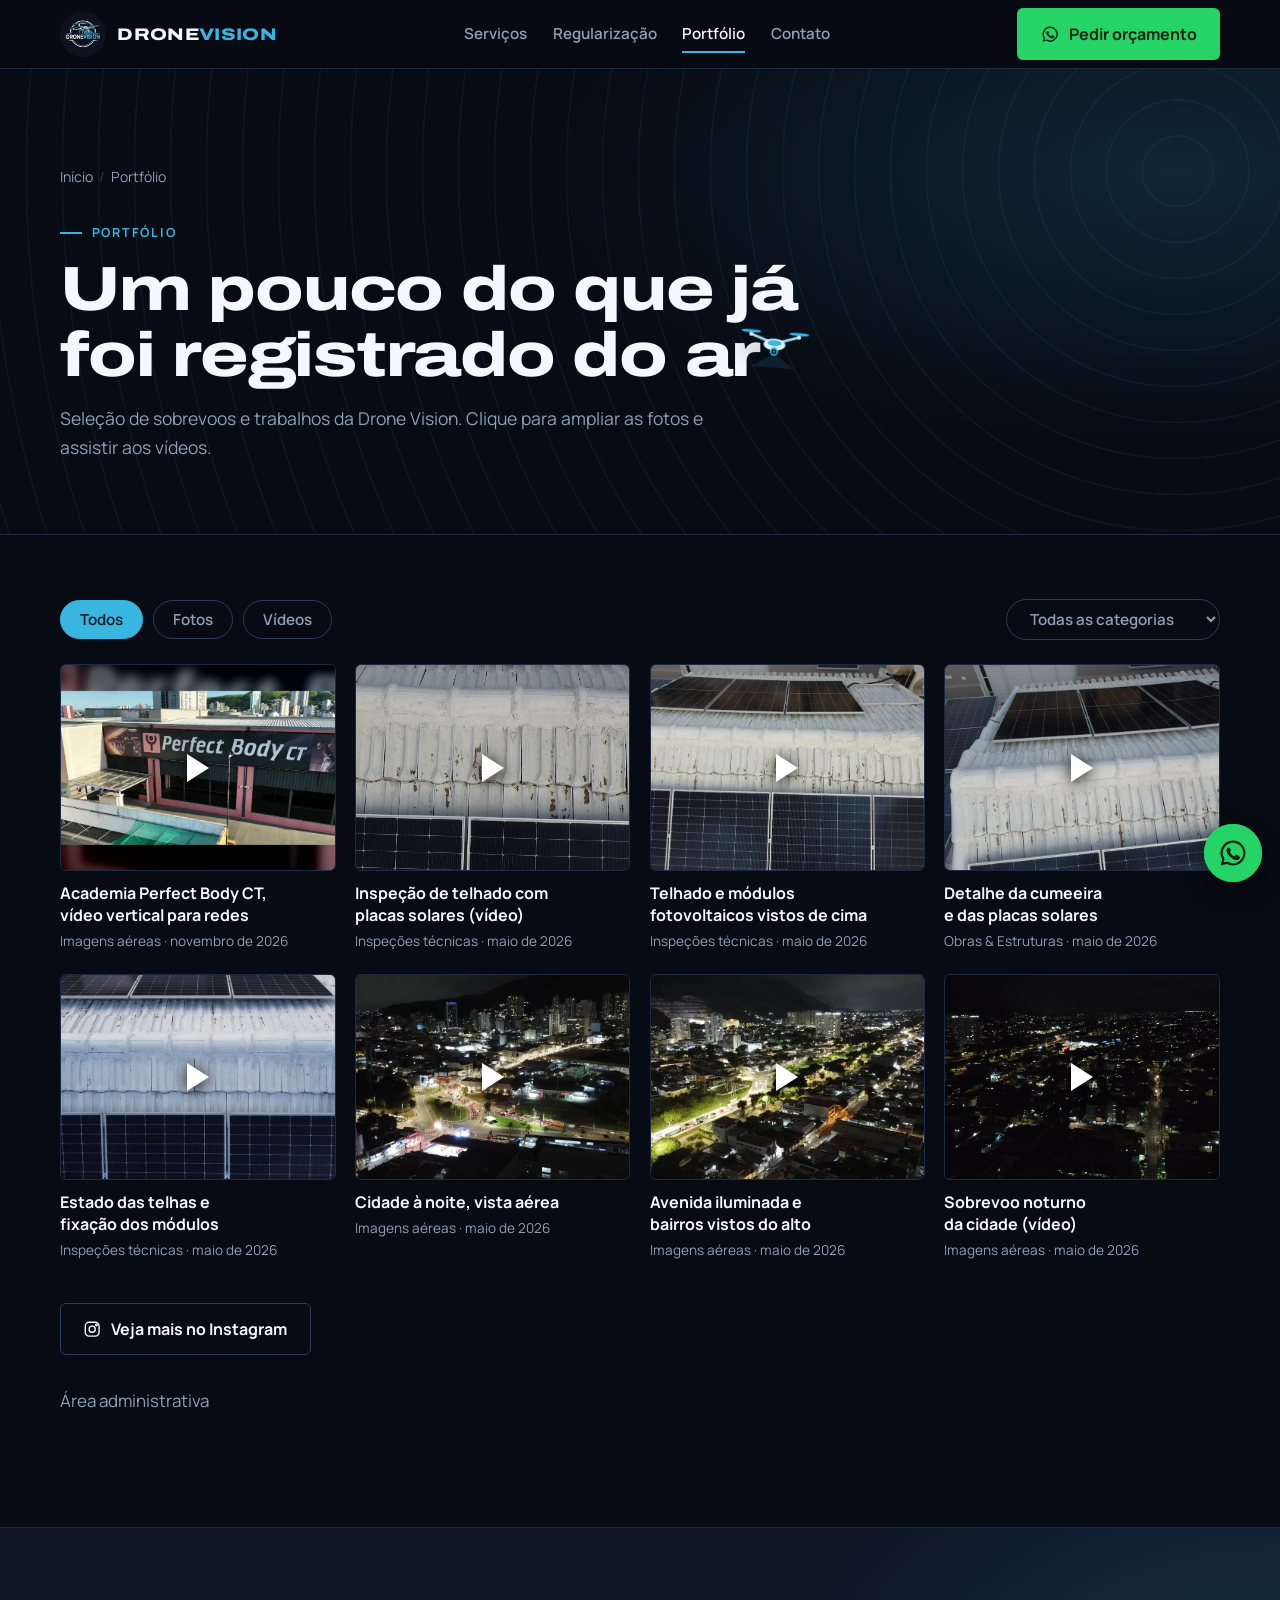
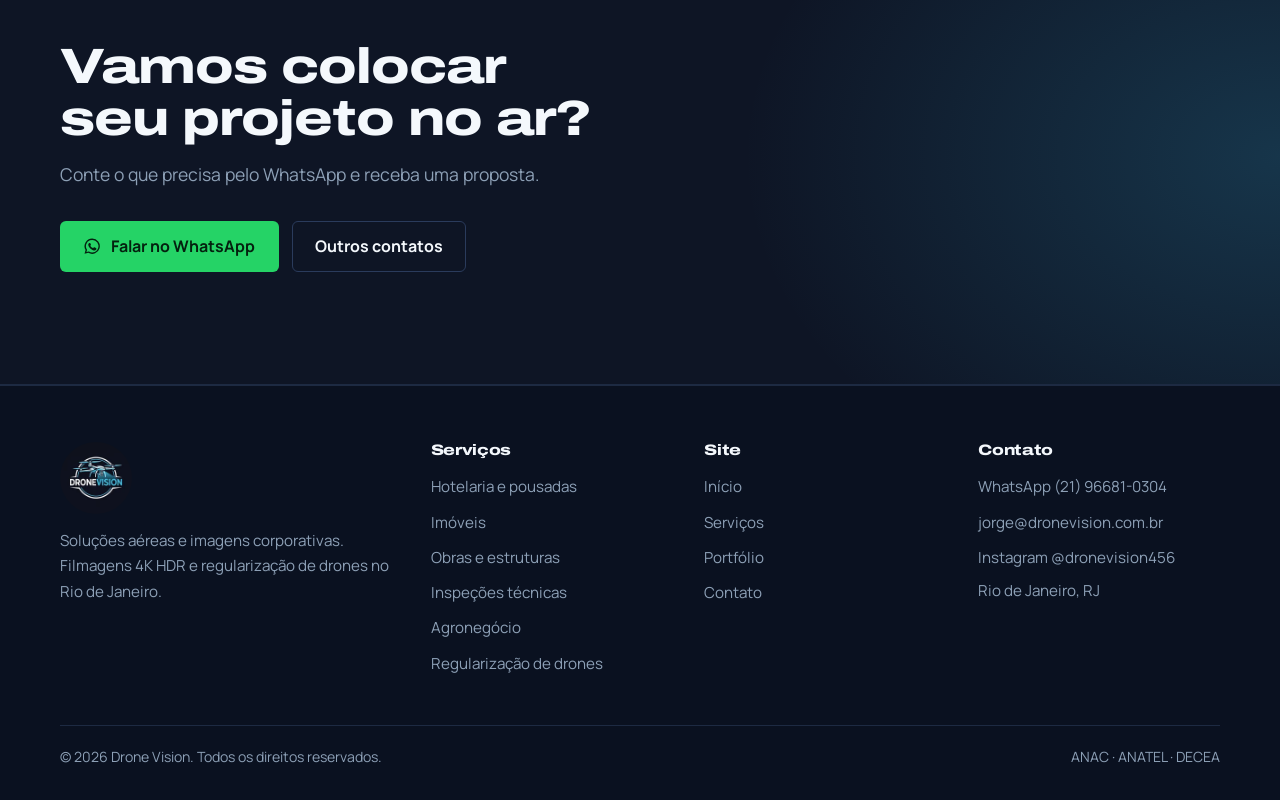
==== commit 659a7323: "Portfólio: vídeo vertical da academia Perfect Body Co-Authored-By: Claude Opus 5.5 <noreply@anthropi" ====
--- a/portfolio/index.html
+++ b/portfolio/index.html
@@ -23,7 +23,7 @@
 <link href="https://fonts.googleapis.com/css2?family=Archivo:wdth,wght@125,700..900&family=Manrope:wght@400;600;700&display=swap" rel="stylesheet">
 
 <link rel="stylesheet" href="/assets/css/site.css">
-<script type="application/ld+json">{"@context": "https://schema.org", "@graph": [{"@type": "ProfessionalService", "@id": "https://dronevision.com.br/#empresa", "name": "Drone Vision", "description": "Imagens e filmagens aéreas 4K HDR com drone e assessoria em regularização de drones e pilotos (ANAC, ANATEL e DECEA).", "url": "https://dronevision.com.br/", "logo": "https://dronevision.com.br/assets/img/logo-512.png", "image": "https://dronevision.com.br/assets/img/cidade-noite-aerea-01-1920.jpg", "telephone": "+55 21 96681-0304", "email": "jorge@dronevision.com.br", "address": {"@type": "PostalAddress", "addressLocality": "Rio de Janeiro", "addressRegion": "RJ", "addressCountry": "BR"}, "areaServed": {"@type": "State", "name": "Rio de Janeiro"}, "sameAs": ["https://www.instagram.com/dronevision456/"]}, {"@type": "BreadcrumbList", "itemListElement": [{"@type": "ListItem", "position": 1, "name": "Início", "item": "https://dronevision.com.br/"}, {"@type": "ListItem", "position": 2, "name": "Portfólio", "item": "https://dronevision.com.br/portfolio/"}]}, {"@type": "CollectionPage", "name": "Portfólio Drone Vision", "url": "https://dronevision.com.br/portfolio/", "hasPart": [{"@type": "VideoObject", "name": "Inspeção de telhado com placas solares (vídeo)", "contentUrl": "https://dronevision.com.br/assets/video/inspecao-telhado-solar.mp4", "thumbnailUrl": "https://dronevision.com.br/assets/video/inspecao-telhado-solar-poster.jpg", "uploadDate": "2026-05-28", "description": "Inspeção de telhado com placas solares (vídeo)"}, {"@type": "ImageObject", "name": "Telhado e módulos fotovoltaicos vistos de cima", "contentUrl": "https://dronevision.com.br/assets/img/inspecao-telhado-solar-01-1920.webp", "thumbnailUrl": "https://dronevision.com.br/assets/img/inspecao-telhado-solar-01-960.webp", "datePublished": "2026-05-28"}, {"@type": "ImageObject", "name": "Detalhe da cumeeira e das placas solares", "contentUrl": "https://dronevision.com.br/assets/img/inspecao-telhado-solar-02-1920.webp", "thumbnailUrl": "https://dronevision.com.br/assets/img/inspecao-telhado-solar-02-960.webp", "datePublished": "2026-05-28"}, {"@type": "ImageObject", "name": "Estado das telhas e fixação dos módulos", "contentUrl": "https://dronevision.com.br/assets/img/inspecao-telhado-solar-03-1920.webp", "thumbnailUrl": "https://dronevision.com.br/assets/img/inspecao-telhado-solar-03-960.webp", "datePublished": "2026-05-28"}, {"@type": "ImageObject", "name": "Cidade à noite, vista aérea", "contentUrl": "https://dronevision.com.br/assets/img/cidade-noite-aerea-01-1920.webp", "thumbnailUrl": "https://dronevision.com.br/assets/img/cidade-noite-aerea-01-960.webp", "datePublished": "2026-05-25"}, {"@type": "ImageObject", "name": "Avenida iluminada e bairros vistos do alto", "contentUrl": "https://dronevision.com.br/assets/img/cidade-noite-aerea-02-1920.webp", "thumbnailUrl": "https://dronevision.com.br/assets/img/cidade-noite-aerea-02-960.webp", "datePublished": "2026-05-25"}, {"@type": "VideoObject", "name": "Sobrevoo noturno da cidade (vídeo)", "contentUrl": "https://dronevision.com.br/assets/video/cidade-noite-aerea.mp4", "thumbnailUrl": "https://dronevision.com.br/assets/video/cidade-noite-aerea-poster.jpg", "uploadDate": "2026-05-25", "description": "Sobrevoo noturno da cidade (vídeo)"}]}]}</script>
+<script type="application/ld+json">{"@context": "https://schema.org", "@graph": [{"@type": "ProfessionalService", "@id": "https://dronevision.com.br/#empresa", "name": "Drone Vision", "description": "Imagens e filmagens aéreas 4K HDR com drone e assessoria em regularização de drones e pilotos (ANAC, ANATEL e DECEA).", "url": "https://dronevision.com.br/", "logo": "https://dronevision.com.br/assets/img/logo-512.png", "image": "https://dronevision.com.br/assets/img/cidade-noite-aerea-01-1920.jpg", "telephone": "+55 21 96681-0304", "email": "jorge@dronevision.com.br", "address": {"@type": "PostalAddress", "addressLocality": "Rio de Janeiro", "addressRegion": "RJ", "addressCountry": "BR"}, "areaServed": {"@type": "State", "name": "Rio de Janeiro"}, "sameAs": ["https://www.instagram.com/dronevision456/"]}, {"@type": "BreadcrumbList", "itemListElement": [{"@type": "ListItem", "position": 1, "name": "Início", "item": "https://dronevision.com.br/"}, {"@type": "ListItem", "position": 2, "name": "Portfólio", "item": "https://dronevision.com.br/portfolio/"}]}, {"@type": "CollectionPage", "name": "Portfólio Drone Vision", "url": "https://dronevision.com.br/portfolio/", "hasPart": [{"@type": "VideoObject", "name": "Academia Perfect Body CT, vídeo vertical para redes", "contentUrl": "https://dronevision.com.br/assets/video/academia-perfect-body-vertical.mp4", "thumbnailUrl": "https://dronevision.com.br/assets/video/academia-perfect-body-vertical-poster.jpg", "uploadDate": "2026-11-04", "description": "Academia Perfect Body CT, vídeo vertical para redes"}, {"@type": "VideoObject", "name": "Inspeção de telhado com placas solares (vídeo)", "contentUrl": "https://dronevision.com.br/assets/video/inspecao-telhado-solar.mp4", "thumbnailUrl": "https://dronevision.com.br/assets/video/inspecao-telhado-solar-poster.jpg", "uploadDate": "2026-05-28", "description": "Inspeção de telhado com placas solares (vídeo)"}, {"@type": "ImageObject", "name": "Telhado e módulos fotovoltaicos vistos de cima", "contentUrl": "https://dronevision.com.br/assets/img/inspecao-telhado-solar-01-1920.webp", "thumbnailUrl": "https://dronevision.com.br/assets/img/inspecao-telhado-solar-01-960.webp", "datePublished": "2026-05-28"}, {"@type": "ImageObject", "name": "Detalhe da cumeeira e das placas solares", "contentUrl": "https://dronevision.com.br/assets/img/inspecao-telhado-solar-02-1920.webp", "thumbnailUrl": "https://dronevision.com.br/assets/img/inspecao-telhado-solar-02-960.webp", "datePublished": "2026-05-28"}, {"@type": "ImageObject", "name": "Estado das telhas e fixação dos módulos", "contentUrl": "https://dronevision.com.br/assets/img/inspecao-telhado-solar-03-1920.webp", "thumbnailUrl": "https://dronevision.com.br/assets/img/inspecao-telhado-solar-03-960.webp", "datePublished": "2026-05-28"}, {"@type": "ImageObject", "name": "Cidade à noite, vista aérea", "contentUrl": "https://dronevision.com.br/assets/img/cidade-noite-aerea-01-1920.webp", "thumbnailUrl": "https://dronevision.com.br/assets/img/cidade-noite-aerea-01-960.webp", "datePublished": "2026-05-25"}, {"@type": "ImageObject", "name": "Avenida iluminada e bairros vistos do alto", "contentUrl": "https://dronevision.com.br/assets/img/cidade-noite-aerea-02-1920.webp", "thumbnailUrl": "https://dronevision.com.br/assets/img/cidade-noite-aerea-02-960.webp", "datePublished": "2026-05-25"}, {"@type": "VideoObject", "name": "Sobrevoo noturno da cidade (vídeo)", "contentUrl": "https://dronevision.com.br/assets/video/cidade-noite-aerea.mp4", "thumbnailUrl": "https://dronevision.com.br/assets/video/cidade-noite-aerea-poster.jpg", "uploadDate": "2026-05-25", "description": "Sobrevoo noturno da cidade (vídeo)"}]}]}</script>
 </head>
 <body>
 <a class="skip" href="#conteudo">Pular para o conteúdo</a>
@@ -45,7 +45,7 @@
     <span role="group" aria-label="Tipo" style="display:contents"><button type="button" data-f="all" aria-pressed="true">Todos</button><button type="button" data-f="image" aria-pressed="false">Fotos</button><button type="button" data-f="video" aria-pressed="false">Vídeos</button></span>
     <select id="catf" aria-label="Filtrar por categoria"><option value="">Todas as categorias</option></select>
   </div>
-  <div class="grid" id="grid" aria-live="polite"><figure class="item"><div class="ph"><img src="/assets/video/inspecao-telhado-solar-poster.jpg" width="960" height="540" alt="Inspeção de telhado com placas solares (vídeo)" loading="lazy" decoding="async"><span class="pl"></span></div><h3>Inspeção de telhado com placas solares (vídeo)</h3><small>Inspeções técnicas · maio de 2026</small></figure><figure class="item"><div class="ph"><img src="/assets/img/inspecao-telhado-solar-01-960.webp" width="960" height="540" alt="Telhado e módulos fotovoltaicos vistos de cima" loading="lazy" decoding="async"></div><h3>Telhado e módulos fotovoltaicos vistos de cima</h3><small>Inspeções técnicas · maio de 2026</small></figure><figure class="item"><div class="ph"><img src="/assets/img/inspecao-telhado-solar-02-960.webp" width="960" height="540" alt="Detalhe da cumeeira e das placas solares" loading="lazy" decoding="async"></div><h3>Detalhe da cumeeira e das placas solares</h3><small>Obras &amp; Estruturas · maio de 2026</small></figure><figure class="item"><div class="ph"><img src="/assets/img/inspecao-telhado-solar-03-960.webp" width="960" height="540" alt="Estado das telhas e fixação dos módulos" loading="lazy" decoding="async"></div><h3>Estado das telhas e fixação dos módulos</h3><small>Inspeções técnicas · maio de 2026</small></figure><figure class="item"><div class="ph"><img src="/assets/img/cidade-noite-aerea-01-960.webp" width="960" height="540" alt="Cidade à noite, vista aérea" loading="lazy" decoding="async"></div><h3>Cidade à noite, vista aérea</h3><small>Imagens aéreas · maio de 2026</small></figure><figure class="item"><div class="ph"><img src="/assets/img/cidade-noite-aerea-02-960.webp" width="960" height="540" alt="Avenida iluminada e bairros vistos do alto" loading="lazy" decoding="async"></div><h3>Avenida iluminada e bairros vistos do alto</h3><small>Imagens aéreas · maio de 2026</small></figure><figure class="item"><div class="ph"><img src="/assets/video/cidade-noite-aerea-poster.jpg" width="960" height="540" alt="Sobrevoo noturno da cidade (vídeo)" loading="lazy" decoding="async"><span class="pl"></span></div><h3>Sobrevoo noturno da cidade (vídeo)</h3><small>Imagens aéreas · maio de 2026</small></figure></div>
+  <div class="grid" id="grid" aria-live="polite"><figure class="item"><div class="ph"><img src="/assets/video/academia-perfect-body-vertical-poster.jpg" width="960" height="540" alt="Academia Perfect Body CT, vídeo vertical para redes" loading="lazy" decoding="async"><span class="pl"></span></div><h3>Academia Perfect Body CT, vídeo vertical para redes</h3><small>Imagens aéreas · novembro de 2026</small></figure><figure class="item"><div class="ph"><img src="/assets/video/inspecao-telhado-solar-poster.jpg" width="960" height="540" alt="Inspeção de telhado com placas solares (vídeo)" loading="lazy" decoding="async"><span class="pl"></span></div><h3>Inspeção de telhado com placas solares (vídeo)</h3><small>Inspeções técnicas · maio de 2026</small></figure><figure class="item"><div class="ph"><img src="/assets/img/inspecao-telhado-solar-01-960.webp" width="960" height="540" alt="Telhado e módulos fotovoltaicos vistos de cima" loading="lazy" decoding="async"></div><h3>Telhado e módulos fotovoltaicos vistos de cima</h3><small>Inspeções técnicas · maio de 2026</small></figure><figure class="item"><div class="ph"><img src="/assets/img/inspecao-telhado-solar-02-960.webp" width="960" height="540" alt="Detalhe da cumeeira e das placas solares" loading="lazy" decoding="async"></div><h3>Detalhe da cumeeira e das placas solares</h3><small>Obras &amp; Estruturas · maio de 2026</small></figure><figure class="item"><div class="ph"><img src="/assets/img/inspecao-telhado-solar-03-960.webp" width="960" height="540" alt="Estado das telhas e fixação dos módulos" loading="lazy" decoding="async"></div><h3>Estado das telhas e fixação dos módulos</h3><small>Inspeções técnicas · maio de 2026</small></figure><figure class="item"><div class="ph"><img src="/assets/img/cidade-noite-aerea-01-960.webp" width="960" height="540" alt="Cidade à noite, vista aérea" loading="lazy" decoding="async"></div><h3>Cidade à noite, vista aérea</h3><small>Imagens aéreas · maio de 2026</small></figure><figure class="item"><div class="ph"><img src="/assets/img/cidade-noite-aerea-02-960.webp" width="960" height="540" alt="Avenida iluminada e bairros vistos do alto" loading="lazy" decoding="async"></div><h3>Avenida iluminada e bairros vistos do alto</h3><small>Imagens aéreas · maio de 2026</small></figure><figure class="item"><div class="ph"><img src="/assets/video/cidade-noite-aerea-poster.jpg" width="960" height="540" alt="Sobrevoo noturno da cidade (vídeo)" loading="lazy" decoding="async"><span class="pl"></span></div><h3>Sobrevoo noturno da cidade (vídeo)</h3><small>Imagens aéreas · maio de 2026</small></figure></div>
   <div class="cta" style="margin-top:2.5rem"><a class="btn btn-ghost" href="https://www.instagram.com/dronevision456/" target="_blank" rel="noopener"><svg viewBox="0 0 24 24" fill="none" stroke="currentColor" stroke-width="1.8" aria-hidden="true"><rect x="3" y="3" width="18" height="18" rx="5"/><circle cx="12" cy="12" r="4"/><circle cx="17.5" cy="6.5" r="1" fill="currentColor"/></svg>Veja mais no Instagram</a></div>
   <p class="copy" style="border:0;margin-top:2rem;padding:0"><button type="button" class="note" data-admin style="background:none;border:0;cursor:pointer;padding:0">Área administrativa</button></p>
 </div></section>
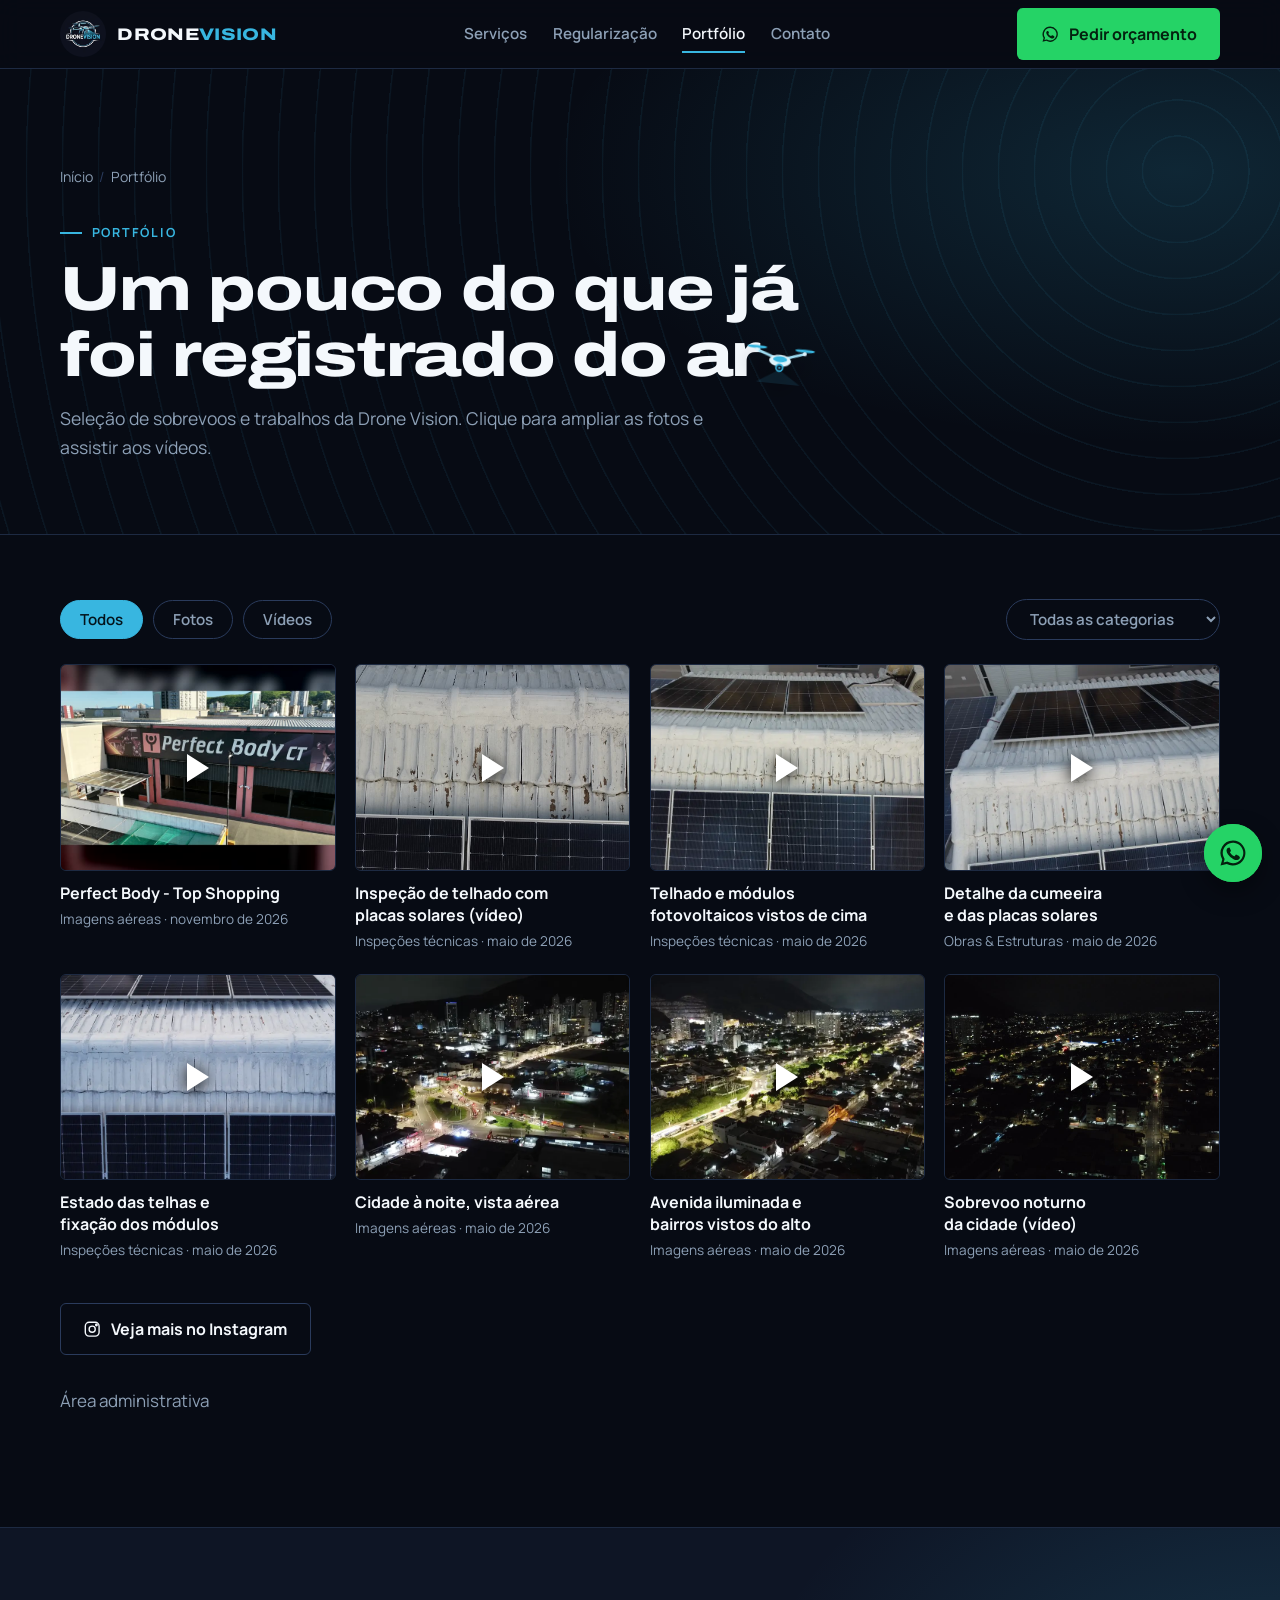
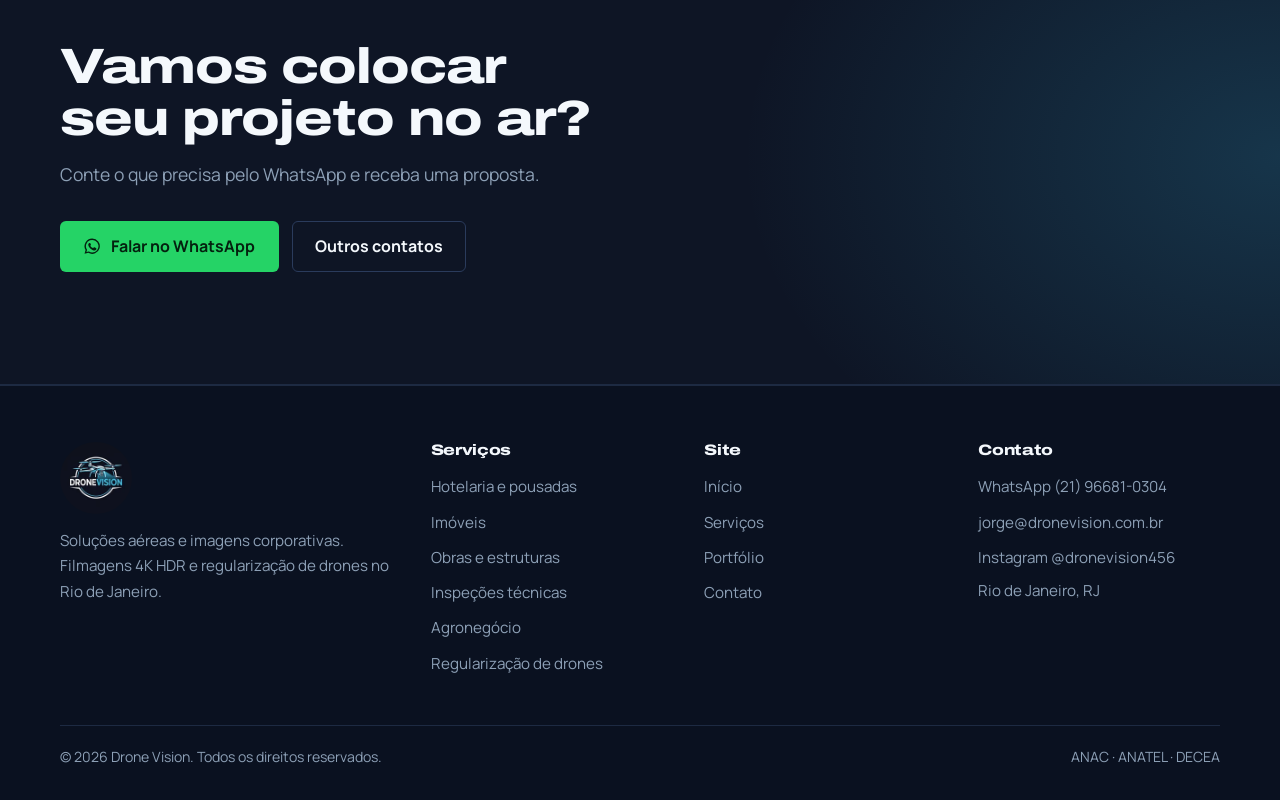
==== commit 42267f18: "Portfólio: título do vídeo Perfect Body - Top Shopping Co-Authored-By: Claude Opus 5.5 <noreply@anth" ====
--- a/portfolio/index.html
+++ b/portfolio/index.html
@@ -23,7 +23,7 @@
 <link href="https://fonts.googleapis.com/css2?family=Archivo:wdth,wght@125,700..900&family=Manrope:wght@400;600;700&display=swap" rel="stylesheet">
 
 <link rel="stylesheet" href="/assets/css/site.css">
-<script type="application/ld+json">{"@context": "https://schema.org", "@graph": [{"@type": "ProfessionalService", "@id": "https://dronevision.com.br/#empresa", "name": "Drone Vision", "description": "Imagens e filmagens aéreas 4K HDR com drone e assessoria em regularização de drones e pilotos (ANAC, ANATEL e DECEA).", "url": "https://dronevision.com.br/", "logo": "https://dronevision.com.br/assets/img/logo-512.png", "image": "https://dronevision.com.br/assets/img/cidade-noite-aerea-01-1920.jpg", "telephone": "+55 21 96681-0304", "email": "jorge@dronevision.com.br", "address": {"@type": "PostalAddress", "addressLocality": "Rio de Janeiro", "addressRegion": "RJ", "addressCountry": "BR"}, "areaServed": {"@type": "State", "name": "Rio de Janeiro"}, "sameAs": ["https://www.instagram.com/dronevision456/"]}, {"@type": "BreadcrumbList", "itemListElement": [{"@type": "ListItem", "position": 1, "name": "Início", "item": "https://dronevision.com.br/"}, {"@type": "ListItem", "position": 2, "name": "Portfólio", "item": "https://dronevision.com.br/portfolio/"}]}, {"@type": "CollectionPage", "name": "Portfólio Drone Vision", "url": "https://dronevision.com.br/portfolio/", "hasPart": [{"@type": "VideoObject", "name": "Academia Perfect Body CT, vídeo vertical para redes", "contentUrl": "https://dronevision.com.br/assets/video/academia-perfect-body-vertical.mp4", "thumbnailUrl": "https://dronevision.com.br/assets/video/academia-perfect-body-vertical-poster.jpg", "uploadDate": "2026-11-04", "description": "Academia Perfect Body CT, vídeo vertical para redes"}, {"@type": "VideoObject", "name": "Inspeção de telhado com placas solares (vídeo)", "contentUrl": "https://dronevision.com.br/assets/video/inspecao-telhado-solar.mp4", "thumbnailUrl": "https://dronevision.com.br/assets/video/inspecao-telhado-solar-poster.jpg", "uploadDate": "2026-05-28", "description": "Inspeção de telhado com placas solares (vídeo)"}, {"@type": "ImageObject", "name": "Telhado e módulos fotovoltaicos vistos de cima", "contentUrl": "https://dronevision.com.br/assets/img/inspecao-telhado-solar-01-1920.webp", "thumbnailUrl": "https://dronevision.com.br/assets/img/inspecao-telhado-solar-01-960.webp", "datePublished": "2026-05-28"}, {"@type": "ImageObject", "name": "Detalhe da cumeeira e das placas solares", "contentUrl": "https://dronevision.com.br/assets/img/inspecao-telhado-solar-02-1920.webp", "thumbnailUrl": "https://dronevision.com.br/assets/img/inspecao-telhado-solar-02-960.webp", "datePublished": "2026-05-28"}, {"@type": "ImageObject", "name": "Estado das telhas e fixação dos módulos", "contentUrl": "https://dronevision.com.br/assets/img/inspecao-telhado-solar-03-1920.webp", "thumbnailUrl": "https://dronevision.com.br/assets/img/inspecao-telhado-solar-03-960.webp", "datePublished": "2026-05-28"}, {"@type": "ImageObject", "name": "Cidade à noite, vista aérea", "contentUrl": "https://dronevision.com.br/assets/img/cidade-noite-aerea-01-1920.webp", "thumbnailUrl": "https://dronevision.com.br/assets/img/cidade-noite-aerea-01-960.webp", "datePublished": "2026-05-25"}, {"@type": "ImageObject", "name": "Avenida iluminada e bairros vistos do alto", "contentUrl": "https://dronevision.com.br/assets/img/cidade-noite-aerea-02-1920.webp", "thumbnailUrl": "https://dronevision.com.br/assets/img/cidade-noite-aerea-02-960.webp", "datePublished": "2026-05-25"}, {"@type": "VideoObject", "name": "Sobrevoo noturno da cidade (vídeo)", "contentUrl": "https://dronevision.com.br/assets/video/cidade-noite-aerea.mp4", "thumbnailUrl": "https://dronevision.com.br/assets/video/cidade-noite-aerea-poster.jpg", "uploadDate": "2026-05-25", "description": "Sobrevoo noturno da cidade (vídeo)"}]}]}</script>
+<script type="application/ld+json">{"@context": "https://schema.org", "@graph": [{"@type": "ProfessionalService", "@id": "https://dronevision.com.br/#empresa", "name": "Drone Vision", "description": "Imagens e filmagens aéreas 4K HDR com drone e assessoria em regularização de drones e pilotos (ANAC, ANATEL e DECEA).", "url": "https://dronevision.com.br/", "logo": "https://dronevision.com.br/assets/img/logo-512.png", "image": "https://dronevision.com.br/assets/img/cidade-noite-aerea-01-1920.jpg", "telephone": "+55 21 96681-0304", "email": "jorge@dronevision.com.br", "address": {"@type": "PostalAddress", "addressLocality": "Rio de Janeiro", "addressRegion": "RJ", "addressCountry": "BR"}, "areaServed": {"@type": "State", "name": "Rio de Janeiro"}, "sameAs": ["https://www.instagram.com/dronevision456/"]}, {"@type": "BreadcrumbList", "itemListElement": [{"@type": "ListItem", "position": 1, "name": "Início", "item": "https://dronevision.com.br/"}, {"@type": "ListItem", "position": 2, "name": "Portfólio", "item": "https://dronevision.com.br/portfolio/"}]}, {"@type": "CollectionPage", "name": "Portfólio Drone Vision", "url": "https://dronevision.com.br/portfolio/", "hasPart": [{"@type": "VideoObject", "name": "Perfect Body - Top Shopping", "contentUrl": "https://dronevision.com.br/assets/video/academia-perfect-body-vertical.mp4", "thumbnailUrl": "https://dronevision.com.br/assets/video/academia-perfect-body-vertical-poster.jpg", "uploadDate": "2026-11-04", "description": "Perfect Body - Top Shopping"}, {"@type": "VideoObject", "name": "Inspeção de telhado com placas solares (vídeo)", "contentUrl": "https://dronevision.com.br/assets/video/inspecao-telhado-solar.mp4", "thumbnailUrl": "https://dronevision.com.br/assets/video/inspecao-telhado-solar-poster.jpg", "uploadDate": "2026-05-28", "description": "Inspeção de telhado com placas solares (vídeo)"}, {"@type": "ImageObject", "name": "Telhado e módulos fotovoltaicos vistos de cima", "contentUrl": "https://dronevision.com.br/assets/img/inspecao-telhado-solar-01-1920.webp", "thumbnailUrl": "https://dronevision.com.br/assets/img/inspecao-telhado-solar-01-960.webp", "datePublished": "2026-05-28"}, {"@type": "ImageObject", "name": "Detalhe da cumeeira e das placas solares", "contentUrl": "https://dronevision.com.br/assets/img/inspecao-telhado-solar-02-1920.webp", "thumbnailUrl": "https://dronevision.com.br/assets/img/inspecao-telhado-solar-02-960.webp", "datePublished": "2026-05-28"}, {"@type": "ImageObject", "name": "Estado das telhas e fixação dos módulos", "contentUrl": "https://dronevision.com.br/assets/img/inspecao-telhado-solar-03-1920.webp", "thumbnailUrl": "https://dronevision.com.br/assets/img/inspecao-telhado-solar-03-960.webp", "datePublished": "2026-05-28"}, {"@type": "ImageObject", "name": "Cidade à noite, vista aérea", "contentUrl": "https://dronevision.com.br/assets/img/cidade-noite-aerea-01-1920.webp", "thumbnailUrl": "https://dronevision.com.br/assets/img/cidade-noite-aerea-01-960.webp", "datePublished": "2026-05-25"}, {"@type": "ImageObject", "name": "Avenida iluminada e bairros vistos do alto", "contentUrl": "https://dronevision.com.br/assets/img/cidade-noite-aerea-02-1920.webp", "thumbnailUrl": "https://dronevision.com.br/assets/img/cidade-noite-aerea-02-960.webp", "datePublished": "2026-05-25"}, {"@type": "VideoObject", "name": "Sobrevoo noturno da cidade (vídeo)", "contentUrl": "https://dronevision.com.br/assets/video/cidade-noite-aerea.mp4", "thumbnailUrl": "https://dronevision.com.br/assets/video/cidade-noite-aerea-poster.jpg", "uploadDate": "2026-05-25", "description": "Sobrevoo noturno da cidade (vídeo)"}]}]}</script>
 </head>
 <body>
 <a class="skip" href="#conteudo">Pular para o conteúdo</a>
@@ -45,7 +45,7 @@
     <span role="group" aria-label="Tipo" style="display:contents"><button type="button" data-f="all" aria-pressed="true">Todos</button><button type="button" data-f="image" aria-pressed="false">Fotos</button><button type="button" data-f="video" aria-pressed="false">Vídeos</button></span>
     <select id="catf" aria-label="Filtrar por categoria"><option value="">Todas as categorias</option></select>
   </div>
-  <div class="grid" id="grid" aria-live="polite"><figure class="item"><div class="ph"><img src="/assets/video/academia-perfect-body-vertical-poster.jpg" width="960" height="540" alt="Academia Perfect Body CT, vídeo vertical para redes" loading="lazy" decoding="async"><span class="pl"></span></div><h3>Academia Perfect Body CT, vídeo vertical para redes</h3><small>Imagens aéreas · novembro de 2026</small></figure><figure class="item"><div class="ph"><img src="/assets/video/inspecao-telhado-solar-poster.jpg" width="960" height="540" alt="Inspeção de telhado com placas solares (vídeo)" loading="lazy" decoding="async"><span class="pl"></span></div><h3>Inspeção de telhado com placas solares (vídeo)</h3><small>Inspeções técnicas · maio de 2026</small></figure><figure class="item"><div class="ph"><img src="/assets/img/inspecao-telhado-solar-01-960.webp" width="960" height="540" alt="Telhado e módulos fotovoltaicos vistos de cima" loading="lazy" decoding="async"></div><h3>Telhado e módulos fotovoltaicos vistos de cima</h3><small>Inspeções técnicas · maio de 2026</small></figure><figure class="item"><div class="ph"><img src="/assets/img/inspecao-telhado-solar-02-960.webp" width="960" height="540" alt="Detalhe da cumeeira e das placas solares" loading="lazy" decoding="async"></div><h3>Detalhe da cumeeira e das placas solares</h3><small>Obras &amp; Estruturas · maio de 2026</small></figure><figure class="item"><div class="ph"><img src="/assets/img/inspecao-telhado-solar-03-960.webp" width="960" height="540" alt="Estado das telhas e fixação dos módulos" loading="lazy" decoding="async"></div><h3>Estado das telhas e fixação dos módulos</h3><small>Inspeções técnicas · maio de 2026</small></figure><figure class="item"><div class="ph"><img src="/assets/img/cidade-noite-aerea-01-960.webp" width="960" height="540" alt="Cidade à noite, vista aérea" loading="lazy" decoding="async"></div><h3>Cidade à noite, vista aérea</h3><small>Imagens aéreas · maio de 2026</small></figure><figure class="item"><div class="ph"><img src="/assets/img/cidade-noite-aerea-02-960.webp" width="960" height="540" alt="Avenida iluminada e bairros vistos do alto" loading="lazy" decoding="async"></div><h3>Avenida iluminada e bairros vistos do alto</h3><small>Imagens aéreas · maio de 2026</small></figure><figure class="item"><div class="ph"><img src="/assets/video/cidade-noite-aerea-poster.jpg" width="960" height="540" alt="Sobrevoo noturno da cidade (vídeo)" loading="lazy" decoding="async"><span class="pl"></span></div><h3>Sobrevoo noturno da cidade (vídeo)</h3><small>Imagens aéreas · maio de 2026</small></figure></div>
+  <div class="grid" id="grid" aria-live="polite"><figure class="item"><div class="ph"><img src="/assets/video/academia-perfect-body-vertical-poster.jpg" width="960" height="540" alt="Perfect Body - Top Shopping" loading="lazy" decoding="async"><span class="pl"></span></div><h3>Perfect Body - Top Shopping</h3><small>Imagens aéreas · novembro de 2026</small></figure><figure class="item"><div class="ph"><img src="/assets/video/inspecao-telhado-solar-poster.jpg" width="960" height="540" alt="Inspeção de telhado com placas solares (vídeo)" loading="lazy" decoding="async"><span class="pl"></span></div><h3>Inspeção de telhado com placas solares (vídeo)</h3><small>Inspeções técnicas · maio de 2026</small></figure><figure class="item"><div class="ph"><img src="/assets/img/inspecao-telhado-solar-01-960.webp" width="960" height="540" alt="Telhado e módulos fotovoltaicos vistos de cima" loading="lazy" decoding="async"></div><h3>Telhado e módulos fotovoltaicos vistos de cima</h3><small>Inspeções técnicas · maio de 2026</small></figure><figure class="item"><div class="ph"><img src="/assets/img/inspecao-telhado-solar-02-960.webp" width="960" height="540" alt="Detalhe da cumeeira e das placas solares" loading="lazy" decoding="async"></div><h3>Detalhe da cumeeira e das placas solares</h3><small>Obras &amp; Estruturas · maio de 2026</small></figure><figure class="item"><div class="ph"><img src="/assets/img/inspecao-telhado-solar-03-960.webp" width="960" height="540" alt="Estado das telhas e fixação dos módulos" loading="lazy" decoding="async"></div><h3>Estado das telhas e fixação dos módulos</h3><small>Inspeções técnicas · maio de 2026</small></figure><figure class="item"><div class="ph"><img src="/assets/img/cidade-noite-aerea-01-960.webp" width="960" height="540" alt="Cidade à noite, vista aérea" loading="lazy" decoding="async"></div><h3>Cidade à noite, vista aérea</h3><small>Imagens aéreas · maio de 2026</small></figure><figure class="item"><div class="ph"><img src="/assets/img/cidade-noite-aerea-02-960.webp" width="960" height="540" alt="Avenida iluminada e bairros vistos do alto" loading="lazy" decoding="async"></div><h3>Avenida iluminada e bairros vistos do alto</h3><small>Imagens aéreas · maio de 2026</small></figure><figure class="item"><div class="ph"><img src="/assets/video/cidade-noite-aerea-poster.jpg" width="960" height="540" alt="Sobrevoo noturno da cidade (vídeo)" loading="lazy" decoding="async"><span class="pl"></span></div><h3>Sobrevoo noturno da cidade (vídeo)</h3><small>Imagens aéreas · maio de 2026</small></figure></div>
   <div class="cta" style="margin-top:2.5rem"><a class="btn btn-ghost" href="https://www.instagram.com/dronevision456/" target="_blank" rel="noopener"><svg viewBox="0 0 24 24" fill="none" stroke="currentColor" stroke-width="1.8" aria-hidden="true"><rect x="3" y="3" width="18" height="18" rx="5"/><circle cx="12" cy="12" r="4"/><circle cx="17.5" cy="6.5" r="1" fill="currentColor"/></svg>Veja mais no Instagram</a></div>
   <p class="copy" style="border:0;margin-top:2rem;padding:0"><button type="button" class="note" data-admin style="background:none;border:0;cursor:pointer;padding:0">Área administrativa</button></p>
 </div></section>
